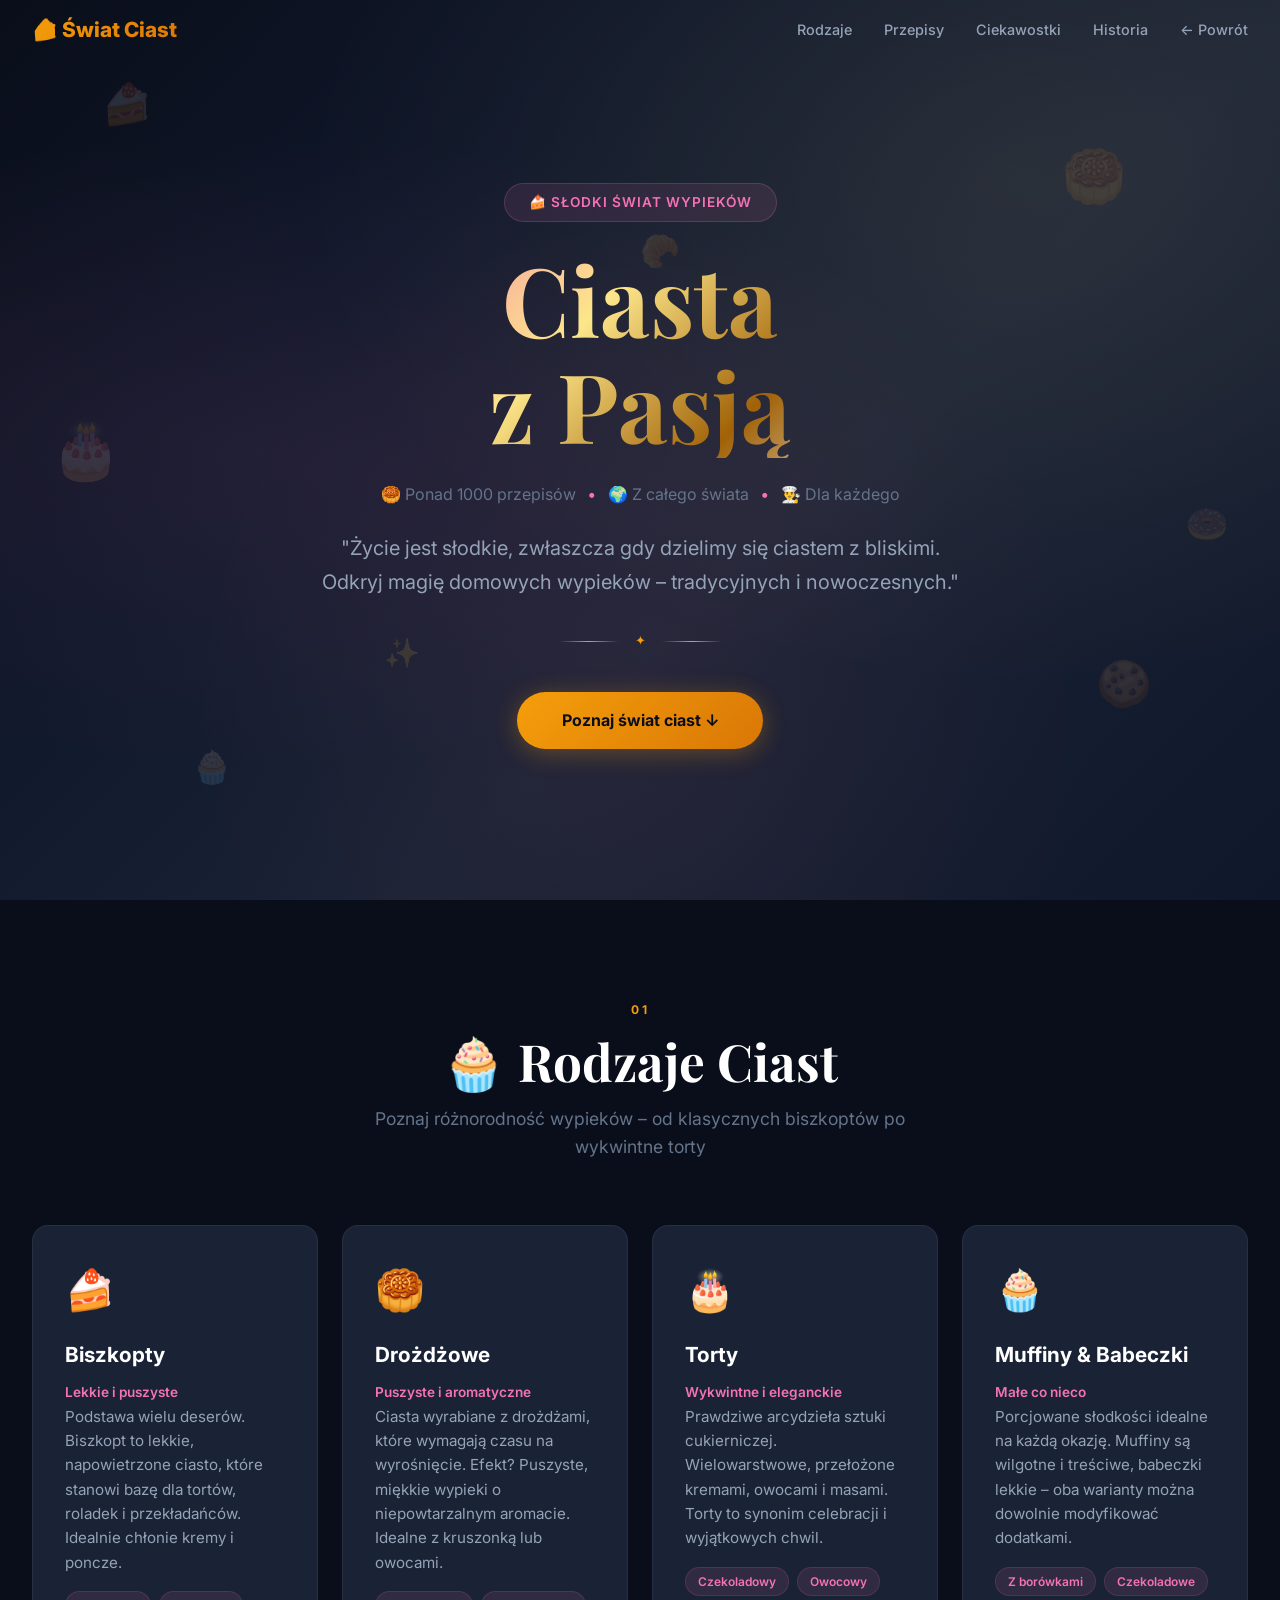
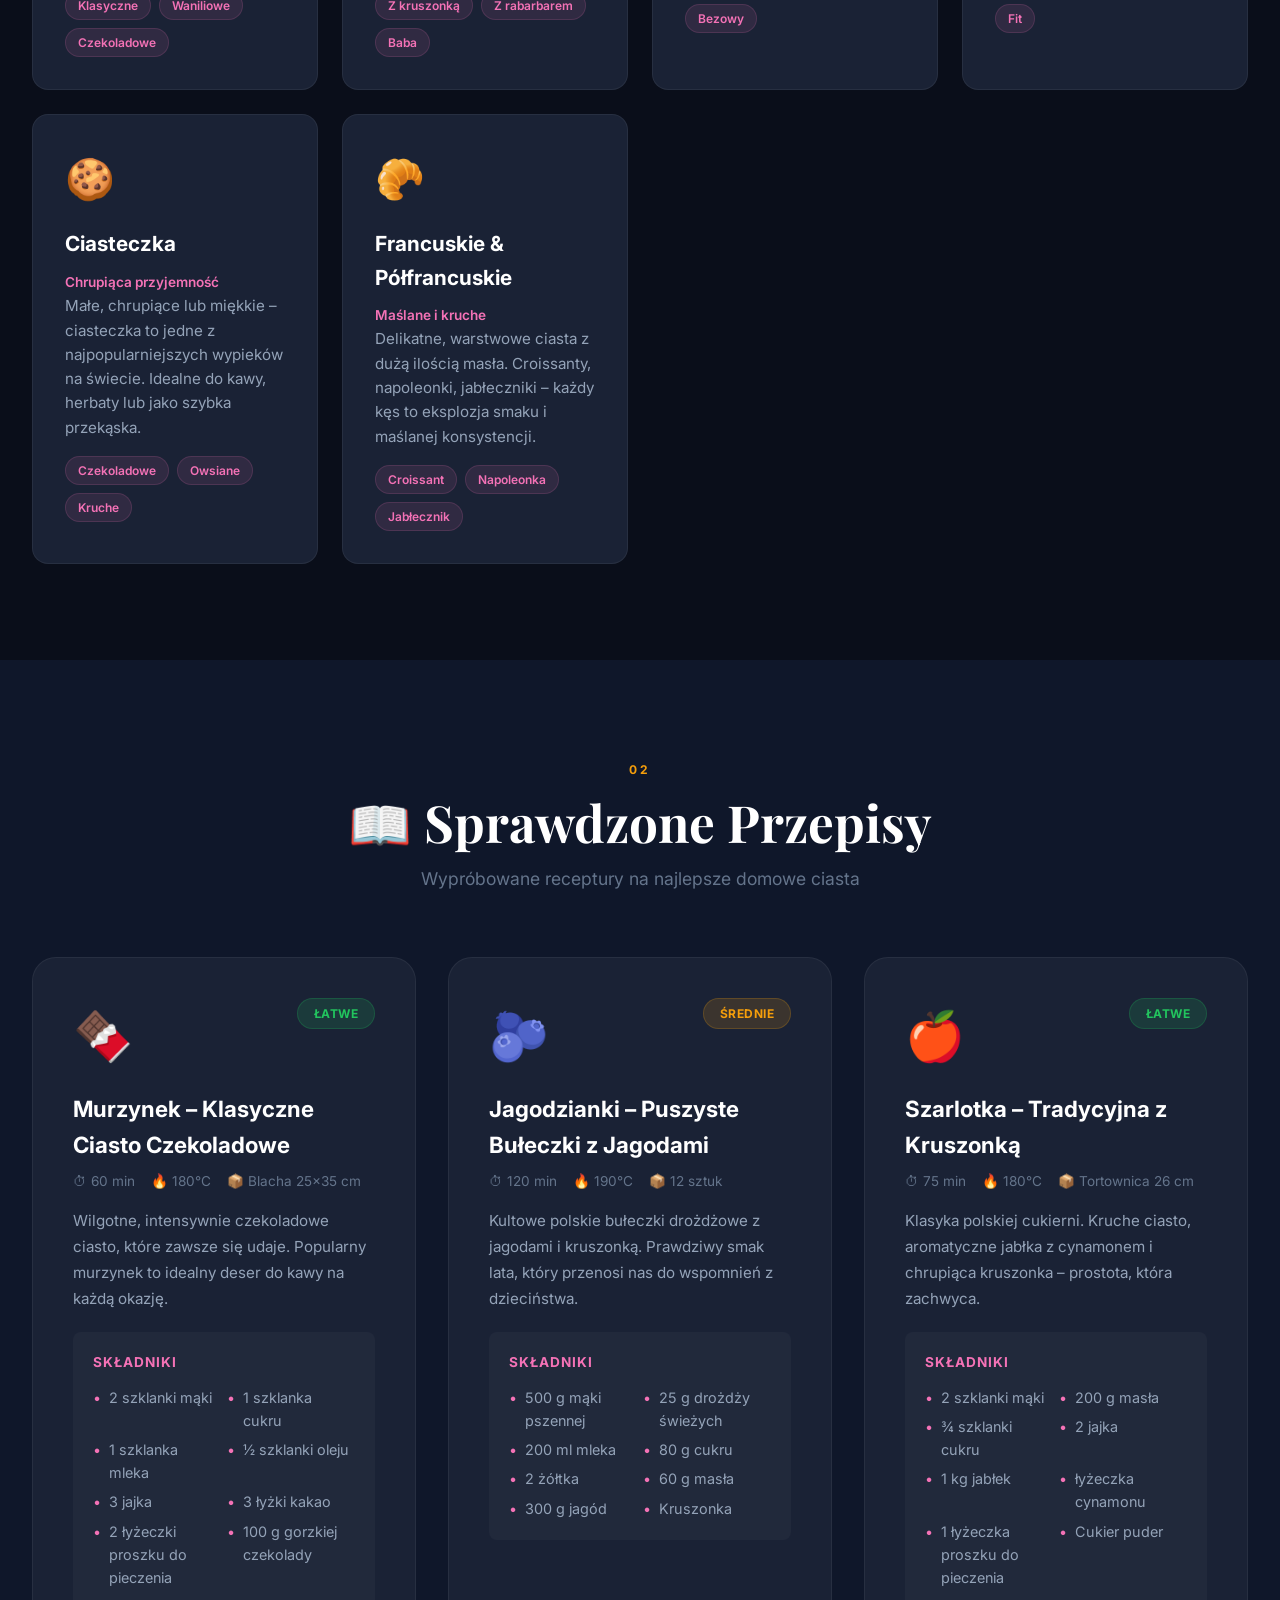
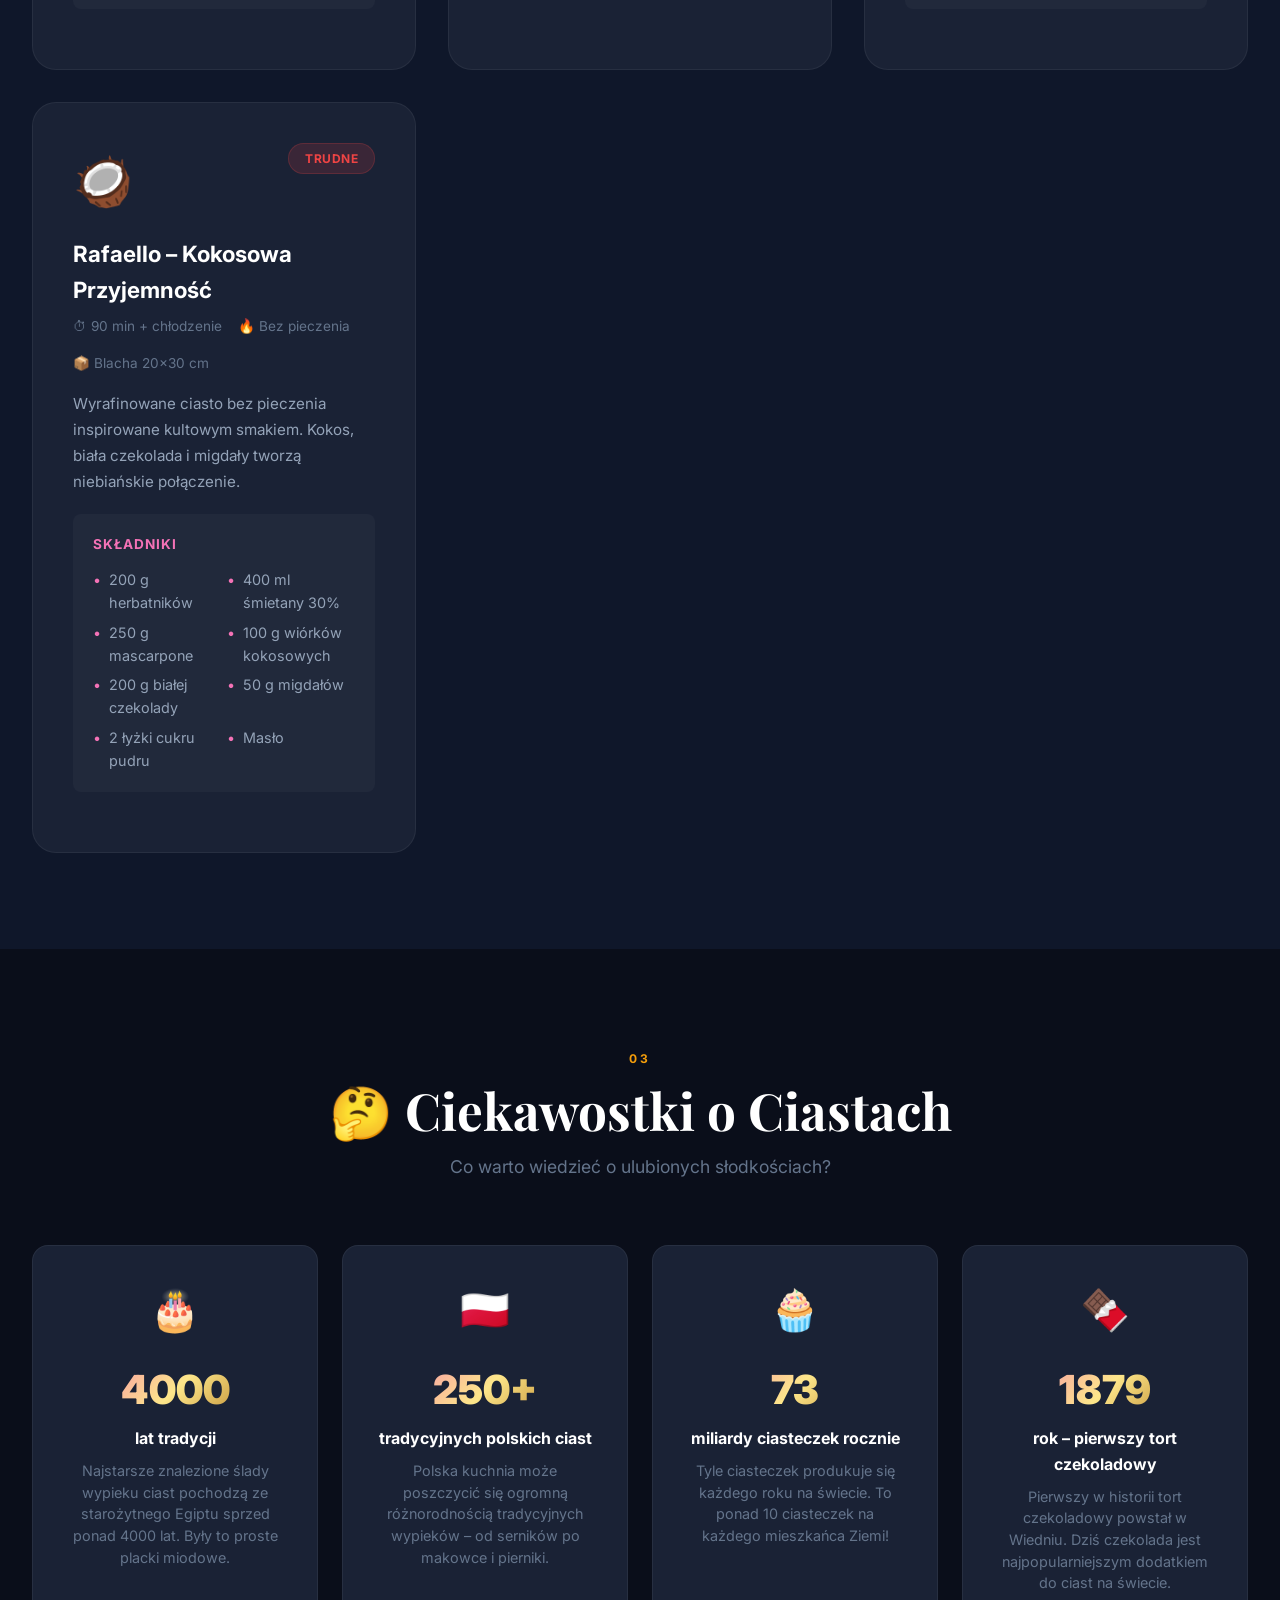
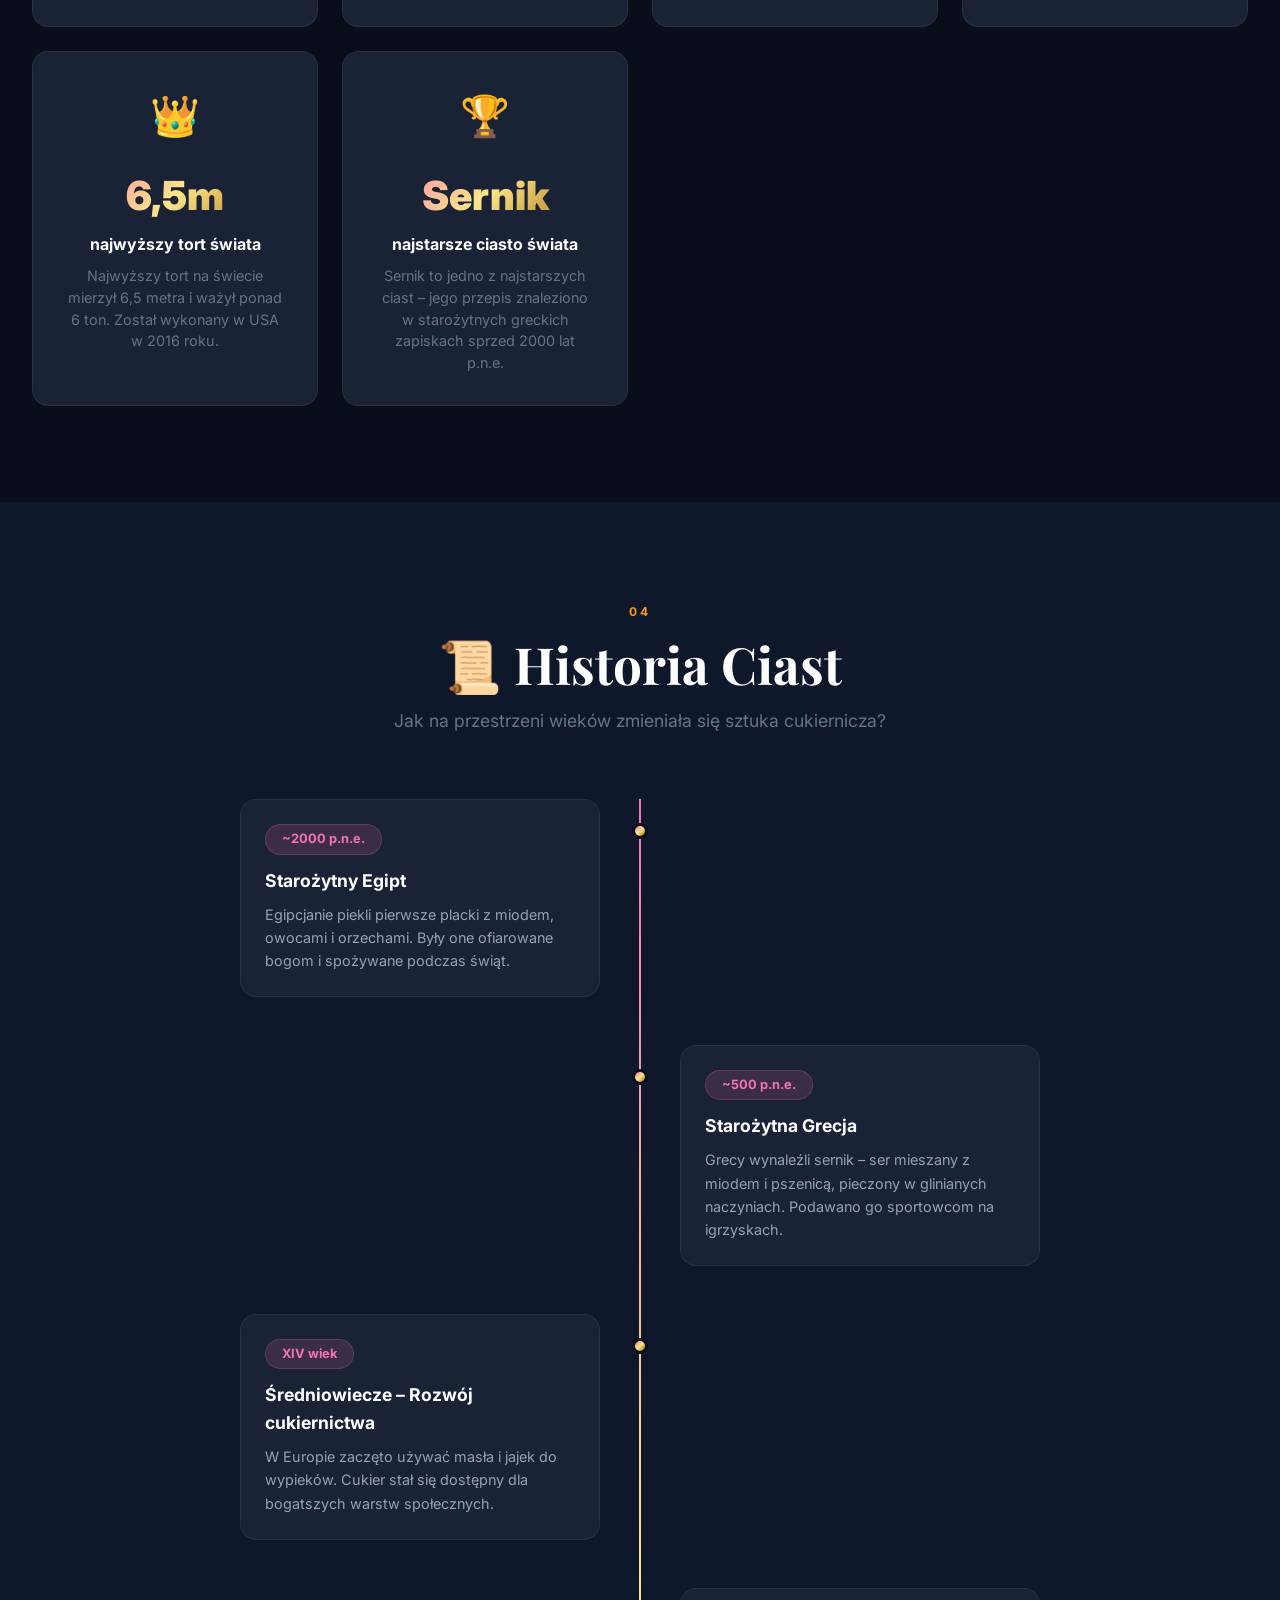
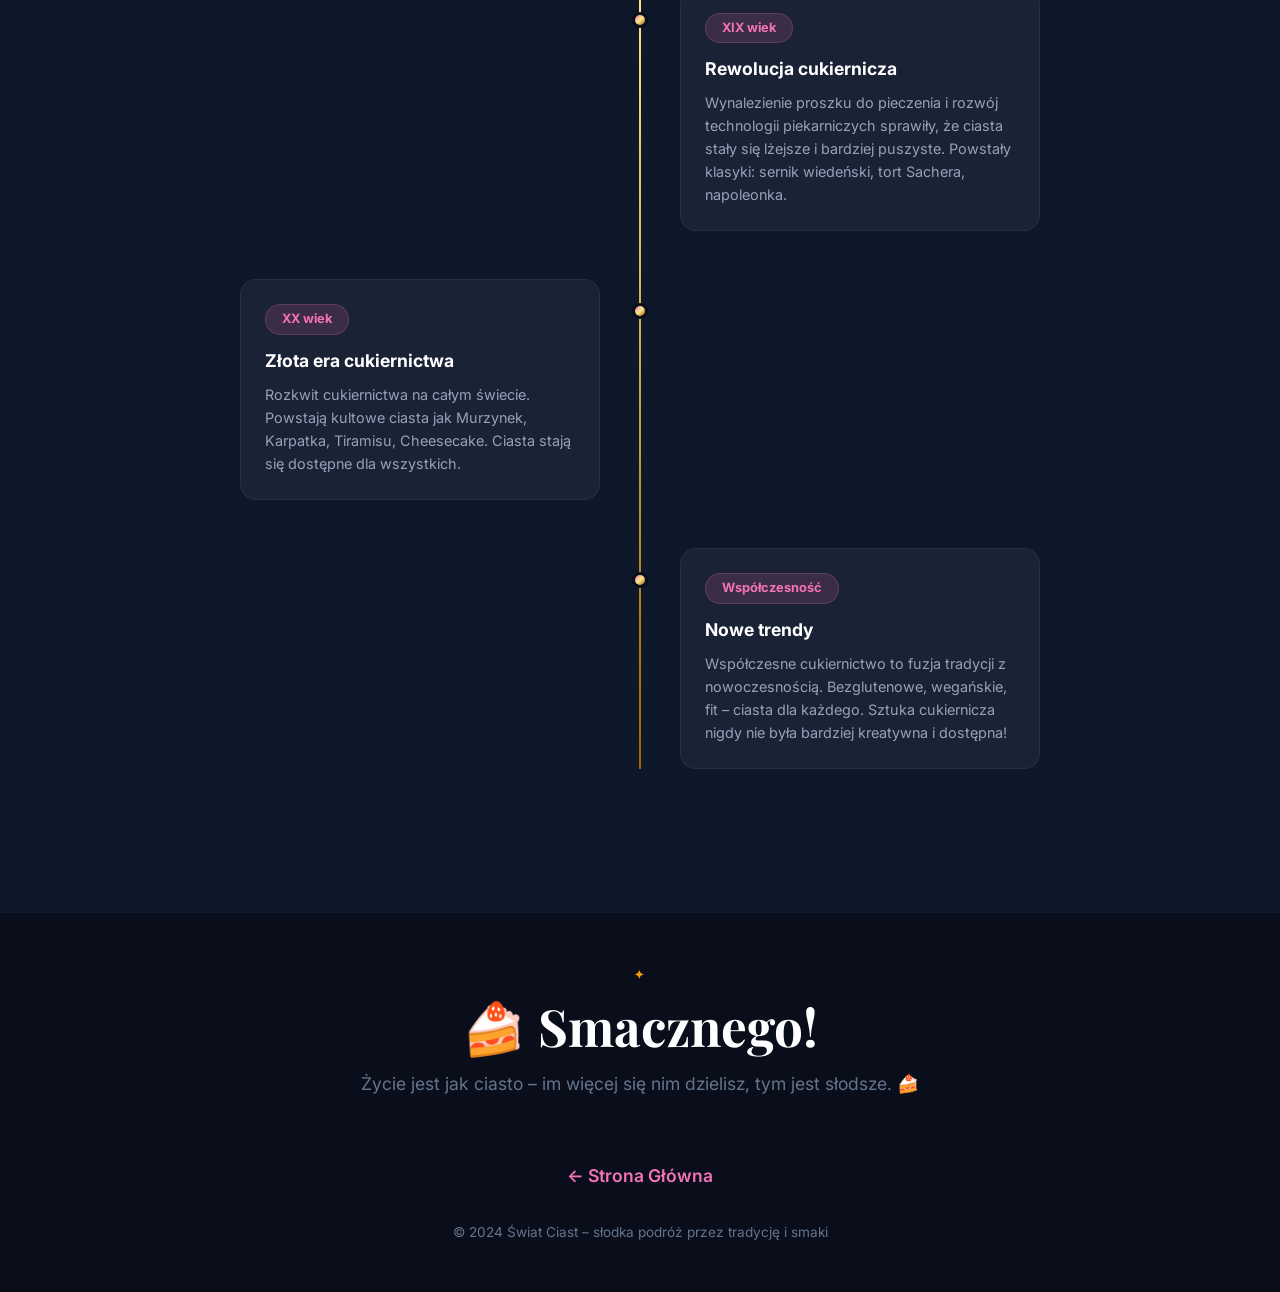
==== ciasta.html @ ec3cc9fe "Jules AI: Update ciasta.html" ====
<!DOCTYPE html>
<html lang="pl">
<head>
    <meta charset="UTF-8" />
    <meta name="viewport" content="width=device-width, initial-scale=1.0"/>
    <title>Ciasta - Słodki Świat Wypieków 🍰</title>
    <link rel="preconnect" href="https://fonts.googleapis.com" />
    <link rel="preconnect" href="https://fonts.gstatic.com" crossorigin />
    <link href="https://fonts.googleapis.com/css2?family=Inter:wght@400;500;600;700;800;900&family=Playfair+Display:ital,wght@0,600;0,700;1,600&display=swap" rel="stylesheet" />
    <link rel="stylesheet" href="style.css" />
    <style>
        /* ===== CIASTA - DODATKOWE STYLE ===== */
        :root {
            --ciasta-pink: #f472b6;
            --ciasta-rose: #fb7185;
            --ciasta-cream: #fde68a;
            --ciasta-brown: #a16207;
            --ciasta-choco: #78350f;
            --gradient-ciasta: linear-gradient(135deg, #f472b6, #fde68a, #a16207);
            --gradient-sweet: linear-gradient(135deg, #ec4899, #f59e0b, #78350f);
        }

        /* Hero */
        .ciasta-hero {
            min-height: 100vh;
            display: flex;
            align-items: center;
            justify-content: center;
            text-align: center;
            position: relative;
            overflow: hidden;
            padding: 8rem 2rem 6rem;
            background: linear-gradient(135deg, #0a0e1a 0%, #0f172a 30%, #1a2235 60%, #0f172a 100%);
        }

        .ciasta-hero-bg {
            position: absolute;
            inset: 0;
            background:
                radial-gradient(ellipse at 20% 50%, rgba(244, 114, 182, 0.08) 0%, transparent 50%),
                radial-gradient(ellipse at 80% 20%, rgba(253, 230, 138, 0.08) 0%, transparent 50%),
                radial-gradient(ellipse at 50% 80%, rgba(251, 113, 133, 0.06) 0%, transparent 50%);
            pointer-events: none;
        }

        .ciasta-hero-content {
            position: relative;
            z-index: 2;
            max-width: 900px;
        }

        .ciasta-hero-badge {
            display: inline-block;
            padding: 0.5rem 1.5rem;
            background: rgba(244, 114, 182, 0.1);
            border: 1px solid rgba(244, 114, 182, 0.2);
            border-radius: 50px;
            font-size: 0.85rem;
            font-weight: 600;
            color: var(--ciasta-pink);
            letter-spacing: 1px;
            text-transform: uppercase;
            margin-bottom: 1.5rem;
        }

        .ciasta-hero-title {
            font-family: 'Playfair Display', serif;
            font-size: clamp(3rem, 8vw, 6rem);
            font-weight: 700;
            line-height: 1.1;
            margin-bottom: 1.5rem;
            background: linear-gradient(135deg, #f472b6 0%, #fde68a 40%, #a16207 70%, #f1f5f9 100%);
            -webkit-background-clip: text;
            -webkit-text-fill-color: transparent;
            background-clip: text;
        }

        .ciasta-hero-subinfo {
            display: flex;
            justify-content: center;
            align-items: center;
            gap: 0.75rem;
            flex-wrap: wrap;
            font-size: 1rem;
            color: var(--text-muted);
            margin-bottom: 1.5rem;
        }

        .ciasta-subinfo-dot {
            color: var(--ciasta-pink);
            font-weight: 700;
        }

        .ciasta-hero-subtitle {
            font-size: clamp(1rem, 2vw, 1.25rem);
            color: var(--text-secondary);
            max-width: 700px;
            margin: 0 auto 2rem;
            line-height: 1.7;
        }

        .ciasta-hero-decoration {
            display: flex;
            align-items: center;
            justify-content: center;
            gap: 1rem;
            margin-bottom: 2.5rem;
        }

        /* Floating elements */
        .ciasta-float-container {
            position: absolute;
            inset: 0;
            pointer-events: none;
            overflow: hidden;
        }

        .ciasta-float {
            position: absolute;
            font-size: 2.5rem;
            opacity: 0.12;
            animation: heroFloat 18s infinite ease-in-out;
        }

        .ciasta-float:nth-child(1) { top: 8%; left: 8%; animation-delay: 0s; font-size: 2.5rem; }
        .ciasta-float:nth-child(2) { top: 15%; right: 12%; animation-delay: 2.5s; font-size: 3.2rem; }
        .ciasta-float:nth-child(3) { bottom: 12%; left: 15%; animation-delay: 5s; font-size: 2rem; }
        .ciasta-float:nth-child(4) { bottom: 20%; right: 10%; animation-delay: 1.5s; font-size: 2.8rem; }
        .ciasta-float:nth-child(5) { top: 45%; left: 4%; animation-delay: 3.5s; font-size: 3.5rem; }
        .ciasta-float:nth-child(6) { top: 55%; right: 4%; animation-delay: 4.5s; font-size: 2.2rem; }
        .ciasta-float:nth-child(7) { top: 25%; left: 50%; animation-delay: 6s; font-size: 2rem; }
        .ciasta-float:nth-child(8) { top: 70%; left: 30%; animation-delay: 7s; font-size: 1.8rem; }

        /* Cake cards grid */
        .ciasta-grid {
            display: grid;
            grid-template-columns: repeat(auto-fit, minmax(280px, 1fr));
            gap: 1.5rem;
        }

        .ciasta-card {
            background: var(--bg-card);
            border: 1px solid var(--glass-border);
            border-radius: var(--radius-md);
            padding: 2rem;
            transition: var(--transition);
            position: relative;
            overflow: hidden;
        }

        .ciasta-card::before {
            content: '';
            position: absolute;
            top: 0;
            left: 0;
            right: 0;
            height: 3px;
            background: var(--gradient-ciasta);
            opacity: 0;
            transition: var(--transition);
        }

        .ciasta-card:hover {
            transform: translateY(-5px);
            border-color: rgba(244, 114, 182, 0.2);
            box-shadow: var(--shadow-lg);
            background: var(--bg-card-hover);
        }

        .ciasta-card:hover::before {
            opacity: 1;
        }

        .ciasta-card-icon {
            font-size: 2.5rem;
            margin-bottom: 1rem;
            display: block;
        }

        .ciasta-card-title {
            font-size: 1.3rem;
            font-weight: 700;
            color: white;
            margin-bottom: 0.5rem;
        }

        .ciasta-card-subtitle {
            font-size: 0.85rem;
            color: var(--ciasta-pink);
            font-weight: 600;
            margin-bottom: 0.75rem;
        }

        .ciasta-card-desc {
            color: var(--text-secondary);
            font-size: 0.95rem;
            line-height: 1.6;
        }

        .ciasta-card-tags {
            display: flex;
            flex-wrap: wrap;
            gap: 0.5rem;
            margin-top: 1rem;
        }

        .ciasta-card-tag {
            display: inline-block;
            padding: 0.25rem 0.75rem;
            background: rgba(244, 114, 182, 0.1);
            border: 1px solid rgba(244, 114, 182, 0.15);
            border-radius: 50px;
            font-size: 0.75rem;
            font-weight: 600;
            color: var(--ciasta-pink);
        }

        /* Recipe cards - larger */
        .przepis-grid {
            display: grid;
            grid-template-columns: repeat(auto-fit, minmax(350px, 1fr));
            gap: 2rem;
        }

        .przepis-card {
            background: var(--bg-card);
            border: 1px solid var(--glass-border);
            border-radius: var(--radius-lg);
            padding: 2.5rem;
            transition: var(--transition);
            position: relative;
            overflow: hidden;
        }

        .przepis-card::before {
            content: '';
            position: absolute;
            top: 0;
            left: 0;
            right: 0;
            height: 4px;
            background: var(--gradient-sweet);
            opacity: 0;
            transition: var(--transition);
        }

        .przepis-card:hover {
            transform: translateY(-6px);
            border-color: rgba(244, 114, 182, 0.2);
            box-shadow: var(--shadow-lg);
            background: var(--bg-card-hover);
        }

        .przepis-card:hover::before {
            opacity: 1;
        }

        .przepis-header {
            display: flex;
            align-items: flex-start;
            justify-content: space-between;
            margin-bottom: 1rem;
            gap: 1rem;
        }

        .przepis-icon {
            font-size: 3rem;
            flex-shrink: 0;
        }

        .przepis-difficulty {
            display: inline-block;
            padding: 0.3rem 1rem;
            border-radius: 50px;
            font-size: 0.75rem;
            font-weight: 700;
            text-transform: uppercase;
            letter-spacing: 0.5px;
            white-space: nowrap;
        }

        .przepis-difficulty.easy {
            background: rgba(34, 197, 94, 0.15);
            color: var(--accent-green);
            border: 1px solid rgba(34, 197, 94, 0.2);
        }

        .przepis-difficulty.medium {
            background: rgba(245, 158, 11, 0.15);
            color: var(--accent-gold);
            border: 1px solid rgba(245, 158, 11, 0.2);
        }

        .przepis-difficulty.hard {
            background: rgba(239, 68, 68, 0.15);
            color: var(--accent-red);
            border: 1px solid rgba(239, 68, 68, 0.2);
        }

        .przepis-title {
            font-size: 1.4rem;
            font-weight: 700;
            color: white;
            margin-bottom: 0.5rem;
        }

        .przepis-meta {
            display: flex;
            flex-wrap: wrap;
            gap: 1rem;
            margin-bottom: 1rem;
            font-size: 0.85rem;
            color: var(--text-muted);
        }

        .przepis-meta span {
            display: flex;
            align-items: center;
            gap: 0.35rem;
        }

        .przepis-desc {
            color: var(--text-secondary);
            font-size: 0.95rem;
            line-height: 1.7;
            margin-bottom: 1.25rem;
        }

        .przepis-ingredients {
            background: rgba(255, 255, 255, 0.03);
            border-radius: var(--radius-sm);
            padding: 1.25rem;
            margin-bottom: 1.25rem;
        }

        .przepis-ingredients h4 {
            font-size: 0.85rem;
            font-weight: 700;
            color: var(--ciasta-pink);
            text-transform: uppercase;
            letter-spacing: 1px;
            margin-bottom: 0.75rem;
        }

        .przepis-ingredients ul {
            list-style: none;
            display: grid;
            grid-template-columns: 1fr 1fr;
            gap: 0.4rem;
        }

        .przepis-ingredients li {
            font-size: 0.9rem;
            color: var(--text-secondary);
            padding-left: 1rem;
            position: relative;
        }

        .przepis-ingredients li::before {
            content: '•';
            position: absolute;
            left: 0;
            color: var(--ciasta-pink);
        }

        /* Fun facts */
        .ciasta-fun-grid {
            display: grid;
            grid-template-columns: repeat(auto-fit, minmax(250px, 1fr));
            gap: 1.5rem;
        }

        .ciasta-fun-card {
            background: var(--bg-card);
            border: 1px solid var(--glass-border);
            border-radius: var(--radius-md);
            padding: 2rem;
            text-align: center;
            transition: var(--transition);
        }

        .ciasta-fun-card:hover {
            transform: translateY(-4px);
            border-color: rgba(253, 230, 138, 0.2);
            box-shadow: var(--shadow-lg);
        }

        .ciasta-fun-icon {
            font-size: 2.5rem;
            margin-bottom: 1rem;
            display: block;
        }

        .ciasta-fun-number {
            font-size: 2.5rem;
            font-weight: 900;
            background: var(--gradient-ciasta);
            -webkit-background-clip: text;
            -webkit-text-fill-color: transparent;
            background-clip: text;
            margin-bottom: 0.25rem;
        }

        .ciasta-fun-label {
            font-size: 1rem;
            font-weight: 700;
            color: white;
            margin-bottom: 0.5rem;
        }

        .ciasta-fun-desc {
            font-size: 0.9rem;
            color: var(--text-muted);
            line-height: 1.5;
        }

        /* Timeline */
        .ciasta-timeline {
            position: relative;
            max-width: 800px;
            margin: 0 auto;
        }

        .ciasta-timeline::before {
            content: '';
            position: absolute;
            left: 50%;
            transform: translateX(-50%);
            top: 0;
            bottom: 0;
            width: 2px;
            background: linear-gradient(180deg, var(--ciasta-pink), var(--ciasta-cream), var(--ciasta-brown));
        }

        .ciasta-timeline-item {
            display: flex;
            justify-content: flex-start;
            align-items: flex-start;
            margin-bottom: 3rem;
            position: relative;
        }

        .ciasta-timeline-item:nth-child(even) {
            flex-direction: row-reverse;
        }

        .ciasta-timeline-content {
            width: 45%;
            background: var(--bg-card);
            border: 1px solid var(--glass-border);
            border-radius: var(--radius-md);
            padding: 1.5rem;
            transition: var(--transition);
        }

        .ciasta-timeline-content:hover {
            transform: translateY(-3px);
            border-color: rgba(244, 114, 182, 0.2);
            box-shadow: var(--shadow-md);
        }

        .ciasta-timeline-year {
            display: inline-block;
            padding: 0.25rem 1rem;
            background: rgba(244, 114, 182, 0.15);
            border: 1px solid rgba(244, 114, 182, 0.2);
            border-radius: 50px;
            font-size: 0.8rem;
            font-weight: 700;
            color: var(--ciasta-pink);
            margin-bottom: 0.75rem;
        }

        .ciasta-timeline-dot {
            position: absolute;
            left: 50%;
            transform: translateX(-50%);
            width: 16px;
            height: 16px;
            border-radius: 50%;
            background: var(--gradient-ciasta);
            border: 3px solid var(--bg-primary);
            z-index: 2;
            top: 1.5rem;
        }

        .ciasta-timeline-title {
            font-size: 1.1rem;
            font-weight: 700;
            color: white;
            margin-bottom: 0.5rem;
        }

        .ciasta-timeline-desc {
            font-size: 0.9rem;
            color: var(--text-secondary);
            line-height: 1.6;
        }

        @media (max-width: 768px) {
            .ciasta-timeline::before {
                left: 20px;
            }
            .ciasta-timeline-item,
            .ciasta-timeline-item:nth-child(even) {
                flex-direction: row;
                padding-left: 50px;
            }
            .ciasta-timeline-content {
                width: 100%;
            }
            .ciasta-timeline-dot {
                left: 20px;
            }
            .przepis-ingredients ul {
                grid-template-columns: 1fr;
            }
        }
    </style>
</head>
<body>

    <!-- ===== NAVIGACJA ===== -->
    <nav id="navbar">
        <div class="container nav-container">
            <a href="index.html" class="nav-logo">🍰 Świat Ciast</a>
            <ul class="nav-links">
                <li><a href="#rodzaje">Rodzaje</a></li>
                <li><a href="#przepisy">Przepisy</a></li>
                <li><a href="#ciekawostki">Ciekawostki</a></li>
                <li><a href="#historia">Historia</a></li>
                <li><a href="index.html">← Powrót</a></li>
            </ul>
            <button class="nav-toggle" aria-label="Menu" onclick="toggleNav()">
                <span></span>
                <span></span>
                <span></span>
            </button>
        </div>
    </nav>

    <!-- ===== HERO ===== -->
    <header class="ciasta-hero">
        <div class="ciasta-hero-bg"></div>
        <div class="container ciasta-hero-content">
            <span class="ciasta-hero-badge">🍰 Słodki Świat Wypieków</span>
            <h1 class="ciasta-hero-title">Ciasta<br/>z Pasją</h1>
            <div class="ciasta-hero-subinfo">
                <span>🥮 Ponad 1000 przepisów</span>
                <span class="ciasta-subinfo-dot">•</span>
                <span>🌍 Z całego świata</span>
                <span class="ciasta-subinfo-dot">•</span>
                <span>👨‍🍳 Dla każdego</span>
            </div>
            <p class="ciasta-hero-subtitle">
                "Życie jest słodkie, zwłaszcza gdy dzielimy się ciastem z bliskimi. <br/>
                Odkryj magię domowych wypieków – tradycyjnych i nowoczesnych."
            </p>
            <div class="ciasta-hero-decoration">
                <span class="deco-line"></span>
                <span class="deco-dot">✦</span>
                <span class="deco-line"></span>
            </div>
            <a href="#rodzaje" class="hero-cta">Poznaj świat ciast ↓</a>
        </div>
        <div class="ciasta-float-container">
            <span class="ciasta-float">🍰</span>
            <span class="ciasta-float">🥮</span>
            <span class="ciasta-float">🧁</span>
            <span class="ciasta-float">🍪</span>
            <span class="ciasta-float">🎂</span>
            <span class="ciasta-float">🍩</span>
            <span class="ciasta-float">🥐</span>
            <span class="ciasta-float">✨</span>
        </div>
    </header>

    <!-- ===== RODZAJE CIAST ===== -->
    <section id="rodzaje" class="section">
        <div class="container">
            <div class="section-header">
                <span class="section-number">01</span>
                <h2 class="section-title">🧁 Rodzaje Ciast</h2>
                <p class="section-subtitle">Poznaj różnorodność wypieków – od klasycznych biszkoptów po wykwintne torty</p>
            </div>

            <div class="ciasta-grid">

                <div class="ciasta-card">
                    <span class="ciasta-card-icon">🍰</span>
                    <h3 class="ciasta-card-title">Biszkopty</h3>
                    <span class="ciasta-card-subtitle">Lekkie i puszyste</span>
                    <p class="ciasta-card-desc">
                        Podstawa wielu deserów. Biszkopt to lekkie, napowietrzone ciasto, które stanowi 
                        bazę dla tortów, roladek i przekładańców. Idealnie chłonie kremy i poncze.
                    </p>
                    <div class="ciasta-card-tags">
                        <span class="ciasta-card-tag">Klasyczne</span>
                        <span class="ciasta-card-tag">Waniliowe</span>
                        <span class="ciasta-card-tag">Czekoladowe</span>
                    </div>
                </div>

                <div class="ciasta-card">
                    <span class="ciasta-card-icon">🥮</span>
                    <h3 class="ciasta-card-title">Drożdżowe</h3>
                    <span class="ciasta-card-subtitle">Puszyste i aromatyczne</span>
                    <p class="ciasta-card-desc">
                        Ciasta wyrabiane z drożdżami, które wymagają czasu na wyrośnięcie. 
                        Efekt? Puszyste, miękkie wypieki o niepowtarzalnym aromacie. 
                        Idealne z kruszonką lub owocami.
                    </p>
                    <div class="ciasta-card-tags">
                        <span class="ciasta-card-tag">Z kruszonką</span>
                        <span class="ciasta-card-tag">Z rabarbarem</span>
                        <span class="ciasta-card-tag">Baba</span>
                    </div>
                </div>

                <div class="ciasta-card">
                    <span class="ciasta-card-icon">🎂</span>
                    <h3 class="ciasta-card-title">Torty</h3>
                    <span class="ciasta-card-subtitle">Wykwintne i eleganckie</span>
                    <p class="ciasta-card-desc">
                        Prawdziwe arcydzieła sztuki cukierniczej. Wielowarstwowe, przełożone 
                        kremami, owocami i masami. Torty to synonim celebracji i wyjątkowych chwil.
                    </p>
                    <div class="ciasta-card-tags">
                        <span class="ciasta-card-tag">Czekoladowy</span>
                        <span class="ciasta-card-tag">Owocowy</span>
                        <span class="ciasta-card-tag">Bezowy</span>
                    </div>
                </div>

                <div class="ciasta-card">
                    <span class="ciasta-card-icon">🧁</span>
                    <h3 class="ciasta-card-title">Muffiny & Babeczki</h3>
                    <span class="ciasta-card-subtitle">Małe co nieco</span>
                    <p class="ciasta-card-desc">
                        Porcjowane słodkości idealne na każdą okazję. Muffiny są wilgotne i 
                        treściwe, babeczki lekkie – oba warianty można dowolnie modyfikować 
                        dodatkami.
                    </p>
                    <div class="ciasta-card-tags">
                        <span class="ciasta-card-tag">Z borówkami</span>
                        <span class="ciasta-card-tag">Czekoladowe</span>
                        <span class="ciasta-card-tag">Fit</span>
                    </div>
                </div>

                <div class="ciasta-card">
                    <span class="ciasta-card-icon">🍪</span>
                    <h3 class="ciasta-card-title">Ciasteczka</h3>
                    <span class="ciasta-card-subtitle">Chrupiąca przyjemność</span>
                    <p class="ciasta-card-desc">
                        Małe, chrupiące lub miękkie – ciasteczka to jedne z najpopularniejszych 
                        wypieków na świecie. Idealne do kawy, herbaty lub jako szybka przekąska.
                    </p>
                    <div class="ciasta-card-tags">
                        <span class="ciasta-card-tag">Czekoladowe</span>
                        <span class="ciasta-card-tag">Owsiane</span>
                        <span class="ciasta-card-tag">Kruche</span>
                    </div>
                </div>

                <div class="ciasta-card">
                    <span class="ciasta-card-icon">🥐</span>
                    <h3 class="ciasta-card-title">Francuskie & Półfrancuskie</h3>
                    <span class="ciasta-card-subtitle">Maślane i kruche</span>
                    <p class="ciasta-card-desc">
                        Delikatne, warstwowe ciasta z dużą ilością masła. Croissanty, 
        napoleonki, jabłeczniki – każdy kęs to eksplozja smaku i maślanej konsystencji.
                    </p>
                    <div class="ciasta-card-tags">
                        <span class="ciasta-card-tag">Croissant</span>
                        <span class="ciasta-card-tag">Napoleonka</span>
                        <span class="ciasta-card-tag">Jabłecznik</span>
                    </div>
                </div>

            </div>
        </div>
    </section>

    <!-- ===== PRZEPISY ===== -->
    <section id="przepisy" class="section alt-bg">
        <div class="container">
            <div class="section-header">
                <span class="section-number">02</span>
                <h2 class="section-title">📖 Sprawdzone Przepisy</h2>
                <p class="section-subtitle">Wypróbowane receptury na najlepsze domowe ciasta</p>
            </div>

            <div class="przepis-grid">

                <!-- Przepis 1 -->
                <div class="przepis-card">
                    <div class="przepis-header">
                        <span class="przepis-icon">🍫</span>
                        <span class="przepis-difficulty easy">Łatwe</span>
                    </div>
                    <h3 class="przepis-title">Murzynek – Klasyczne Ciasto Czekoladowe</h3>
                    <div class="przepis-meta">
                        <span>⏱ 60 min</span>
                        <span>🔥 180°C</span>
                        <span>📦 Blacha 25×35 cm</span>
                    </div>
                    <p class="przepis-desc">
                        Wilgotne, intensywnie czekoladowe ciasto, które zawsze się udaje. 
                        Popularny murzynek to idealny deser do kawy na każdą okazję.
                    </p>
                    <div class="przepis-ingredients">
                        <h4>Składniki</h4>
                        <ul>
                            <li>2 szklanki mąki</li>
                            <li>1 szklanka cukru</li>
                            <li>1 szklanka mleka</li>
                            <li>½ szklanki oleju</li>
                            <li>3 jajka</li>
                            <li>3 łyżki kakao</li>
                            <li>2 łyżeczki proszku do pieczenia</li>
                            <li>100 g gorzkiej czekolady</li>
                        </ul>
                    </div>
                </div>

                <!-- Przepis 2 -->
                <div class="przepis-card">
                    <div class="przepis-header">
                        <span class="przepis-icon">🫐</span>
                        <span class="przepis-difficulty medium">Średnie</span>
                    </div>
                    <h3 class="przepis-title">Jagodzianki – Puszyste Bułeczki z Jagodami</h3>
                    <div class="przepis-meta">
                        <span>⏱ 120 min</span>
                        <span>🔥 190°C</span>
                        <span>📦 12 sztuk</span>
                    </div>
                    <p class="przepis-desc">
                        Kultowe polskie bułeczki drożdżowe z jagodami i kruszonką. 
                        Prawdziwy smak lata, który przenosi nas do wspomnień z dzieciństwa.
                    </p>
                    <div class="przepis-ingredients">
                        <h4>Składniki</h4>
                        <ul>
                            <li>500 g mąki pszennej</li>
                            <li>25 g drożdży świeżych</li>
                            <li>200 ml mleka</li>
                            <li>80 g cukru</li>
                            <li>2 żółtka</li>
                            <li>60 g masła</li>
                            <li>300 g jagód</li>
                            <li>Kruszonka</li>
                        </ul>
                    </div>
                </div>

                <!-- Przepis 3 -->
                <div class="przepis-card">
                    <div class="przepis-header">
                        <span class="przepis-icon">🍎</span>
                        <span class="przepis-difficulty easy">Łatwe</span>
                    </div>
                    <h3 class="przepis-title">Szarlotka – Tradycyjna z Kruszonką</h3>
                    <div class="przepis-meta">
                        <span>⏱ 75 min</span>
                        <span>🔥 180°C</span>
                        <span>📦 Tortownica 26 cm</span>
                    </div>
                    <p class="przepis-desc">
                        Klasyka polskiej cukierni. Kruche ciasto, aromatyczne jabłka 
                        z cynamonem i chrupiąca kruszonka – prostota, która zachwyca.
                    </p>
                    <div class="przepis-ingredients">
                        <h4>Składniki</h4>
                        <ul>
                            <li>2 szklanki mąki</li>
                            <li>200 g masła</li>
                            <li>¾ szklanki cukru</li>
                            <li>2 jajka</li>
                            <li>1 kg jabłek</li>
                            <li>łyżeczka cynamonu</li>
                            <li>1 łyżeczka proszku do pieczenia</li>
                            <li>Cukier puder</li>
                        </ul>
                    </div>
                </div>

                <!-- Przepis 4 -->
                <div class="przepis-card">
                    <div class="przepis-header">
                        <span class="przepis-icon">🥥</span>
                        <span class="przepis-difficulty hard">Trudne</span>
                    </div>
                    <h3 class="przepis-title">Rafaello – Kokosowa Przyjemność</h3>
                    <div class="przepis-meta">
                        <span>⏱ 90 min + chłodzenie</span>
                        <span>🔥 Bez pieczenia</span>
                        <span>📦 Blacha 20×30 cm</span>
                    </div>
                    <p class="przepis-desc">
                        Wyrafinowane ciasto bez pieczenia inspirowane kultowym smakiem. 
                        Kokos, biała czekolada i migdały tworzą niebiańskie połączenie.
                    </p>
                    <div class="przepis-ingredients">
                        <h4>Składniki</h4>
                        <ul>
                            <li>200 g herbatników</li>
                            <li>400 ml śmietany 30%</li>
                            <li>250 g mascarpone</li>
                            <li>100 g wiórków kokosowych</li>
                            <li>200 g białej czekolady</li>
                            <li>50 g migdałów</li>
                            <li>2 łyżki cukru pudru</li>
                            <li>Masło</li>
                        </ul>
                    </div>
                </div>

            </div>
        </div>
    </section>

    <!-- ===== CIEKAWOSTKI ===== -->
    <section id="ciekawostki" class="section">
        <div class="container">
            <div class="section-header">
                <span class="section-number">03</span>
                <h2 class="section-title">🤔 Ciekawostki o Ciastach</h2>
                <p class="section-subtitle">Co warto wiedzieć o ulubionych słodkościach?</p>
            </div>

            <div class="ciasta-fun-grid">

                <div class="ciasta-fun-card">
                    <span class="ciasta-fun-icon">🎂</span>
                    <div class="ciasta-fun-number">4000</div>
                    <div class="ciasta-fun-label">lat tradycji</div>
                    <p class="ciasta-fun-desc">
                        Najstarsze znalezione ślady wypieku ciast pochodzą ze starożytnego Egiptu 
                        sprzed ponad 4000 lat. Były to proste placki miodowe.
                    </p>
                </div>

                <div class="ciasta-fun-card">
                    <span class="ciasta-fun-icon">🇵🇱</span>
                    <div class="ciasta-fun-number">250+</div>
                    <div class="ciasta-fun-label">tradycyjnych polskich ciast</div>
                    <p class="ciasta-fun-desc">
                        Polska kuchnia może poszczycić się ogromną różnorodnością tradycyjnych 
                        wypieków – od serników po makowce i pierniki.
                    </p>
                </div>

                <div class="ciasta-fun-card">
                    <span class="ciasta-fun-icon">🧁</span>
                    <div class="ciasta-fun-number">73</div>
                    <div class="ciasta-fun-label">miliardy ciasteczek rocznie</div>
                    <p class="ciasta-fun-desc">
                        Tyle ciasteczek produkuje się każdego roku na świecie. 
                        To ponad 10 ciasteczek na każdego mieszkańca Ziemi!
                    </p>
                </div>

                <div class="ciasta-fun-card">
                    <span class="ciasta-fun-icon">🍫</span>
                    <div class="ciasta-fun-number">1879</div>
                    <div class="ciasta-fun-label">rok – pierwszy tort czekoladowy</div>
                    <p class="ciasta-fun-desc">
                        Pierwszy w historii tort czekoladowy powstał w Wiedniu. 
                        Dziś czekolada jest najpopularniejszym dodatkiem do ciast na świecie.
                    </p>
                </div>

                <div class="ciasta-fun-card">
                    <span class="ciasta-fun-icon">👑</span>
                    <div class="ciasta-fun-number">6,5m</div>
                    <div class="ciasta-fun-label">najwyższy tort świata</div>
                    <p class="ciasta-fun-desc">
                        Najwyższy tort na świecie mierzył 6,5 metra i ważył ponad 6 ton. 
                        Został wykonany w USA w 2016 roku.
                    </p>
                </div>

                <div class="ciasta-fun-card">
                    <span class="ciasta-fun-icon">🏆</span>
                    <div class="ciasta-fun-number">Sernik</div>
                    <div class="ciasta-fun-label">najstarsze ciasto świata</div>
                    <p class="ciasta-fun-desc">
                        Sernik to jedno z najstarszych ciast – jego przepis znaleziono 
                        w starożytnych greckich zapiskach sprzed 2000 lat p.n.e.
                    </p>
                </div>

            </div>
        </div>
    </section>

    <!-- ===== HISTORIA CIAST ===== -->
    <section id="historia" class="section alt-bg">
        <div class="container">
            <div class="section-header">
                <span class="section-number">04</span>
                <h2 class="section-title">📜 Historia Ciast</h2>
                <p class="section-subtitle">Jak na przestrzeni wieków zmieniała się sztuka cukiernicza?</p>
            </div>

            <div class="ciasta-timeline">

                <div class="ciasta-timeline-item">
                    <div class="ciasta-timeline-content">
                        <span class="ciasta-timeline-year">~2000 p.n.e.</span>
                        <h3 class="ciasta-timeline-title">Starożytny Egipt</h3>
                        <p class="ciasta-timeline-desc">
                            Egipcjanie piekli pierwsze placki z miodem, owocami i orzechami. 
                            Były one ofiarowane bogom i spożywane podczas świąt.
                        </p>
                    </div>
                    <div class="ciasta-timeline-dot"></div>
                </div>

                <div class="ciasta-timeline-item">
                    <div class="ciasta-timeline-content">
                        <span class="ciasta-timeline-year">~500 p.n.e.</span>
                        <h3 class="ciasta-timeline-title">Starożytna Grecja</h3>
                        <p class="ciasta-timeline-desc">
                            Grecy wynaleźli sernik – ser mieszany z miodem i pszenicą, 
                            pieczony w glinianych naczyniach. Podawano go sportowcom na igrzyskach.
                        </p>
                    </div>
                    <div class="ciasta-timeline-dot"></div>
                </div>

                <div class="ciasta-timeline-item">
                    <div class="ciasta-timeline-content">
                        <span class="ciasta-timeline-year">XIV wiek</span>
                        <h3 class="ciasta-timeline-title">Średniowiecze – Rozwój cukiernictwa</h3>
                        <p class="ciasta-timeline-desc">
                            W Europie zaczęto używać masła i jajek do wypieków. 
                            Cukier stał się dostępny dla bogatszych warstw społecznych.
                        </p>
                    </div>
                    <div class="ciasta-timeline-dot"></div>
                </div>

                <div class="ciasta-timeline-item">
                    <div class="ciasta-timeline-content">
                        <span class="ciasta-timeline-year">XIX wiek</span>
                        <h3 class="ciasta-timeline-title">Rewolucja cukiernicza</h3>
                        <p class="ciasta-timeline-desc">
                            Wynalezienie proszku do pieczenia i rozwój technologii piekarniczych 
                            sprawiły, że ciasta stały się lżejsze i bardziej puszyste. 
                            Powstały klasyki: sernik wiedeński, tort Sachera, napoleonka.
                        </p>
                    </div>
                    <div class="ciasta-timeline-dot"></div>
                </div>

                <div class="ciasta-timeline-item">
                    <div class="ciasta-timeline-content">
                        <span class="ciasta-timeline-year">XX wiek</span>
                        <h3 class="ciasta-timeline-title">Złota era cukiernictwa</h3>
                        <p class="ciasta-timeline-desc">
                            Rozkwit cukiernictwa na całym świecie. Powstają kultowe ciasta 
                            jak Murzynek, Karpatka, Tiramisu, Cheesecake. Ciasta stają się 
                            dostępne dla wszystkich.
                        </p>
                    </div>
                    <div class="ciasta-timeline-dot"></div>
                </div>

                <div class="ciasta-timeline-item">
                    <div class="ciasta-timeline-content">
                        <span class="ciasta-timeline-year">Współczesność</span>
                        <h3 class="ciasta-timeline-title">Nowe trendy</h3>
                        <p class="ciasta-timeline-desc">
                            Współczesne cukiernictwo to fuzja tradycji z nowoczesnością. 
                            Bezglutenowe, wegańskie, fit – ciasta dla każdego. Sztuka 
                            cukiernicza nigdy nie była bardziej kreatywna i dostępna!
                        </p>
                    </div>
                    <div class="ciasta-timeline-dot"></div>
                </div>

            </div>
        </div>
    </section>

    <!-- ===== STOPKA ===== -->
    <footer class="contact-section" style="padding: 3rem 2rem; text-align: center;">
        <div class="container">
            <div class="section-header">
                <span class="section-number">✦</span>
                <h2 class="section-title">🍰 Smacznego!</h2>
                <p class="section-subtitle">
                    Życie jest jak ciasto – im więcej się nim dzielisz, tym jest słodsze. 🍰
                </p>
            </div>
            <div style="display: flex; justify-content: center; gap: 2rem; flex-wrap: wrap; margin-top: 1rem;">
                <a href="index.html" style="color: var(--ciasta-pink); font-weight: 600; font-size: 1.1rem;">← Strona Główna</a>
            </div>
            <p style="margin-top: 2rem; color: var(--text-muted); font-size: 0.85rem;">
                &copy; 2024 Świat Ciast – słodka podróż przez tradycję i smaki
            </p>
        </div>
    </footer>

    <!-- ===== SKRYPTY ===== -->
    <script>
        // Nawigacja mobilna
        function toggleNav() {
            const nav = document.querySelector('#navbar');
            nav.classList.toggle('nav-open');
        }

        // Zmiana tła navbara przy scrollu
        window.addEventListener('scroll', () => {
            const navbar = document.getElementById('navbar');
            if (window.scrollY > 60) {
                navbar.classList.add('scrolled');
            } else {
                navbar.classList.remove('scrolled');
            }
        });

        // Intersection Observer dla animacji
        const observerOptions = {
            threshold: 0.1,
            rootMargin: '0px 0px -50px 0px'
        };

        const observer = new IntersectionObserver((entries) => {
            entries.forEach(entry => {
                if (entry.isIntersecting) {
                    entry.target.style.opacity = '1';
                    entry.target.style.transform = 'translateY(0)';
                }
            });
        }, observerOptions);

        document.querySelectorAll('.ciasta-card, .przepis-card, .ciasta-fun-card, .ciasta-timeline-item').forEach(el => {
            el.style.opacity = '0';
            el.style.transform = 'translateY(20px)';
            el.style.transition = 'all 0.6s cubic-bezier(0.4, 0, 0.2, 1)';
            observer.observe(el);
        });
    </script>

</body>
</html>
---- style.css ----
/* ========================================
   LEGENDY ŚWIATOWEGO FUTBOLU - STYLE
   ======================================== */

/* ===== RESET I PODSTAWY ===== */
*, *::before, *::after {
    margin: 0;
    padding: 0;
    box-sizing: border-box;
}

:root {
    --bg-primary: #0a0e1a;
    --bg-secondary: #111827;
    --bg-alt: #0f172a;
    --bg-card: #1a2235;
    --bg-card-hover: #1e2a45;
    --text-primary: #f1f5f9;
    --text-secondary: #94a3b8;
    --text-muted: #64748b;
    --accent-gold: #f59e0b;
    --accent-gold-light: #fbbf24;
    --accent-green: #22c55e;
    --accent-green-dark: #16a34a;
    --accent-blue: #3b82f6;
    --accent-purple: #8b5cf6;
    --accent-red: #ef4444;
    --accent-pink: #ec4899;
    --accent-cyan: #06b6d4;
    --gradient-gold: linear-gradient(135deg, #f59e0b, #d97706);
    --gradient-primary: linear-gradient(135deg, #3b82f6, #8b5cf6);
    --gradient-accent: linear-gradient(135deg, #22c55e, #3b82f6);
    --gradient-fire: linear-gradient(135deg, #ef4444, #f59e0b);
    --gradient-messi: linear-gradient(135deg, #06b6d4, #3b82f6, #8b5cf6);
    --gradient-argentina: linear-gradient(135deg, #75aadb, #ffffff, #75aadb);
    --glass-bg: rgba(255, 255, 255, 0.03);
    --glass-border: rgba(255, 255, 255, 0.06);
    --shadow-sm: 0 1px 3px rgba(0,0,0,0.3);
    --shadow-md: 0 4px 20px rgba(0,0,0,0.4);
    --shadow-lg: 0 8px 40px rgba(0,0,0,0.5);
    --shadow-xl: 0 20px 60px rgba(0,0,0,0.6);
    --radius-sm: 8px;
    --radius-md: 16px;
    --radius-lg: 24px;
    --radius-xl: 32px;
    --transition: all 0.3s cubic-bezier(0.4, 0, 0.2, 1);
    --transition-slow: all 0.6s cubic-bezier(0.4, 0, 0.2, 1);
}

html {
    scroll-behavior: smooth;
}

body {
    font-family: 'Inter', -apple-system, BlinkMacSystemFont, sans-serif;
    background: var(--bg-primary);
    color: var(--text-primary);
    line-height: 1.6;
    overflow-x: hidden;
    -webkit-font-smoothing: antialiased;
}

a {
    color: inherit;
    text-decoration: none;
}

img {
    max-width: 100%;
    height: auto;
}

.container {
    max-width: 1280px;
    margin: 0 auto;
    padding: 0 2rem;
}

/* ===== SEKCJE - ogólne ===== */
.section {
    padding: 6rem 0;
    position: relative;
}

.section.alt-bg {
    background: var(--bg-alt);
}

.section-header {
    text-align: center;
    margin-bottom: 4rem;
}

.section-number {
    display: inline-block;
    font-size: 0.75rem;
    font-weight: 700;
    color: var(--accent-gold);
    letter-spacing: 3px;
    text-transform: uppercase;
    margin-bottom: 0.75rem;
}

.section-title {
    font-family: 'Playfair Display', serif;
    font-size: clamp(2rem, 4vw, 3.2rem);
    font-weight: 700;
    color: white;
    margin-bottom: 0.75rem;
    line-height: 1.2;
}

.section-subtitle {
    color: var(--text-muted);
    font-size: 1.1rem;
    max-width: 600px;
    margin: 0 auto;
}

/* ===== HERO ===== */
.hero {
    min-height: 100vh;
    display: flex;
    align-items: center;
    justify-content: center;
    text-align: center;
    position: relative;
    overflow: hidden;
    padding: 8rem 2rem 6rem;
    background: linear-gradient(135deg, #0a0e1a 0%, #0f172a 30%, #1a2235 60%, #0f172a 100%);
}

.hero-bg {
    position: absolute;
    inset: 0;
    background:
        radial-gradient(ellipse at 20% 50%, rgba(59, 130, 246, 0.08) 0%, transparent 50%),
        radial-gradient(ellipse at 80% 20%, rgba(139, 92, 246, 0.08) 0%, transparent 50%),
        radial-gradient(ellipse at 50% 80%, rgba(34, 197, 94, 0.06) 0%, transparent 50%);
    pointer-events: none;
}

.hero-content {
    position: relative;
    z-index: 2;
    max-width: 900px;
}

.hero-badge {
    display: inline-block;
    padding: 0.5rem 1.5rem;
    background: rgba(245, 158, 11, 0.1);
    border: 1px solid rgba(245, 158, 11, 0.2);
    border-radius: 50px;
    font-size: 0.85rem;
    font-weight: 600;
    color: var(--accent-gold-light);
    letter-spacing: 1px;
    text-transform: uppercase;
    margin-bottom: 1.5rem;
}

.hero-title {
    font-family: 'Playfair Display', serif;
    font-size: clamp(3rem, 8vw, 6rem);
    font-weight: 700;
    line-height: 1.1;
    margin-bottom: 1.5rem;
    background: linear-gradient(135deg, #f1f5f9 0%, #f59e0b 40%, #22c55e 70%, #3b82f6 100%);
    -webkit-background-clip: text;
    -webkit-text-fill-color: transparent;
    background-clip: text;
}

.hero-subtitle {
    font-size: clamp(1rem, 2vw, 1.25rem);
    color: var(--text-secondary);
    max-width: 700px;
    margin: 0 auto 2rem;
    line-height: 1.7;
}

.hero-decoration {
    display: flex;
    align-items: center;
    justify-content: center;
    gap: 1rem;
    margin-bottom: 2.5rem;
}

.deco-line {
    width: 60px;
    height: 1px;
    background: linear-gradient(90deg, transparent, var(--accent-gold), transparent);
}

.deco-dot {
    color: var(--accent-gold);
    font-size: 0.8rem;
}

.hero-cta {
    display: inline-block;
    padding: 1rem 2.8rem;
    background: var(--gradient-gold);
    color: #0a0e1a;
    text-decoration: none;
    border-radius: 50px;
    font-weight: 700;
    font-size: 1rem;
    transition: var(--transition);
    box-shadow: 0 4px 25px rgba(245, 158, 11, 0.3);
}

.hero-cta:hover {
    transform: translateY(-3px) scale(1.02);
    box-shadow: 0 8px 40px rgba(245, 158, 11, 0.5);
}

/* Floating elements */
.hero-float-container {
    position: absolute;
    inset: 0;
    pointer-events: none;
    overflow: hidden;
}

.hero-float {
    position: absolute;
    font-size: 2.5rem;
    opacity: 0.12;
    animation: heroFloat 18s infinite ease-in-out;
}

.hero-float:nth-child(1) { top: 8%; left: 8%; animation-delay: 0s; font-size: 2.5rem; }
.hero-float:nth-child(2) { top: 15%; right: 12%; animation-delay: 2.5s; font-size: 3.2rem; }
.hero-float:nth-child(3) { bottom: 12%; left: 15%; animation-delay: 5s; font-size: 2rem; }
.hero-float:nth-child(4) { bottom: 20%; right: 10%; animation-delay: 1.5s; font-size: 2.8rem; }
.hero-float:nth-child(5) { top: 45%; left: 4%; animation-delay: 3.5s; font-size: 3.5rem; }
.hero-float:nth-child(6) { top: 55%; right: 4%; animation-delay: 4.5s; font-size: 2.2rem; }
.hero-float:nth-child(7) { top: 25%; left: 50%; animation-delay: 6s; font-size: 2rem; }
.hero-float:nth-child(8) { top: 70%; left: 30%; animation-delay: 7s; font-size: 1.8rem; }

@keyframes heroFloat {
    0%, 100% { transform: translateY(0) rotate(0deg) scale(1); }
    25% { transform: translateY(-25px) rotate(5deg) scale(1.1); }
    50% { transform: translateY(-10px) rotate(-3deg) scale(0.9); }
    75% { transform: translateY(-30px) rotate(4deg) scale(1.05); }
}

/* ===== NAVIGACJA ===== */
#navbar {
    position: fixed;
    top: 0;
    left: 0;
    right: 0;
    z-index: 1000;
    padding: 0.8rem 0;
    background: transparent;
    transition: var(--transition);
}

#navbar.scrolled {
    background: rgba(10, 14, 26, 0.9);
    backdrop-filter: blur(20px);
    -webkit-backdrop-filter: blur(20px);
    border-bottom: 1px solid var(--glass-border);
    padding: 0.5rem 0;
}

.nav-container {
    display: flex;
    justify-content: space-between;
    align-items: center;
}

.nav-logo {
    font-size: 1.3rem;
    font-weight: 800;
    background: var(--gradient-gold);
    -webkit-background-clip: text;
    -webkit-text-fill-color: transparent;
    background-clip: text;
}

.nav-links {
    display: flex;
    list-style: none;
    gap: 2rem;
}

.nav-links a {
    color: var(--text-secondary);
    font-size: 0.9rem;
    font-weight: 500;
    transition: var(--transition);
    position: relative;
}

.nav-links a::after {
    content: '';
    position: absolute;
    bottom: -4px;
    left: 0;
    width: 0;
    height: 2px;
    background: var(--gradient-gold);
    transition: var(--transition);
}

.nav-links a:hover {
    color: var(--text-primary);
}

.nav-links a:hover::after {
    width: 100%;
}

.nav-toggle {
    display: none;
    flex-direction: column;
    gap: 5px;
    background: none;
    border: none;
    cursor: pointer;
    padding: 4px;
}

.nav-toggle span {
    display: block;
    width: 28px;
    height: 2px;
    background: var(--text-primary);
    border-radius: 2px;
    transition: var(--transition);
}

.nav-toggle.active span:nth-child(1) {
    transform: rotate(45deg) translate(5px, 5px);
}

.nav-toggle.active span:nth-child(2) {
    opacity: 0;
}

.nav-toggle.active span:nth-child(3) {
    transform: rotate(-45deg) translate(5px, -5px);
}

/* ===== PLAYER CARDS ===== */
.players-grid {
    display: flex;
    flex-direction: column;
    gap: 4rem;
}

.player-card {
    display: grid;
    grid-template-columns: 1fr 1.5fr;
    gap: 3rem;
    align-items: center;
    background: var(--bg-card);
    border-radius: var(--radius-lg);
    padding: 2.5rem;
    border: 1px solid var(--glass-border);
    transition: var(--transition);
    position: relative;
    overflow: hidden;
}

.player-card::before {
    content: '';
    position: absolute;
    top: 0;
    left: 0;
    right: 0;
    height: 3px;
    background: var(--gradient-gold);
    opacity: 0;
    transition: var(--transition);
}

.player-card:hover {
    transform: translateY(-5px);
    border-color: rgba(255,255,255,0.1);
    box-shadow: var(--shadow-lg);
    background: var(--bg-card-hover);
}

.player-card:hover::before {
    opacity: 1;
}

.player-card:nth-child(odd)::before {
    background: var(--gradient-gold);
}

.player-card:nth-child(even)::before {
    background: var(--gradient-primary);
}

.player-card:nth-child(3)::before {
    background: var(--gradient-accent);
}

.player-card:nth-child(4)::before {
    background: var(--gradient-fire);
}

.player-img-wrapper {
    position: relative;
    border-radius: var(--radius-md);
    overflow: hidden;
    aspect-ratio: 3/4;
}

.player-img {
    width: 100%;
    height: 100%;
    background-size: cover;
    background-position: center;
    background-repeat: no-repeat;
    transition: var(--transition-slow);
}

.player-card:hover .player-img {
    transform: scale(1.05);
}

.player-country {
    position: absolute;
    top: 1rem;
    left: 1rem;
    padding: 0.4rem 0.8rem;
    background: rgba(0, 0, 0, 0.7);
    backdrop-filter: blur(8px);
    border-radius: 50px;
    font-size: 0.9rem;
    font-weight: 600;
}

.player-number {
    position: absolute;
    bottom: 1rem;
    right: 1rem;
    font-size: 3rem;
    font-weight: 900;
    color: rgba(255, 255, 255, 0.15);
    line-height: 1;
    font-family: 'Playfair Display', serif;
}

.player-info {
    display: flex;
    flex-direction: column;
    gap: 1rem;
}

.player-name {
    font-family: 'Playfair Display', serif;
    font-size: clamp(1.5rem, 3vw, 2.2rem);
    font-weight: 700;
    color: white;
}

.player-years {
    font-size: 0.85rem;
    color: var(--text-muted);
}

.player-stats {
    display: flex;
    gap: 1.5rem;
    flex-wrap: wrap;
}

.player-stat {
    text-align: center;
    padding: 0.6rem 1.2rem;
    background: rgba(255,255,255,0.03);
    border-radius: var(--radius-sm);
    border: 1px solid var(--glass-border);
    min-width: 80px;
}

.stat-value {
    display: block;
    font-size: 1.4rem;
    font-weight: 800;
    background: var(--gradient-gold);
    -webkit-background-clip: text;
    -webkit-text-fill-color: transparent;
    background-clip: text;
}

.player-card:nth-child(even) .stat-value {
    background: var(--gradient-primary);
    -webkit-background-clip: text;
    -webkit-text-fill-color: transparent;
    background-clip: text;
}

.player-card:nth-child(3) .stat-value {
    background: var(--gradient-accent);
    -webkit-background-clip: text;
    -webkit-text-fill-color: transparent;
    background-clip: text;
}

.stat-label {
    display: block;
    font-size: 0.7rem;
    color: var(--text-muted);
    text-transform: uppercase;
    letter-spacing: 0.5px;
    margin-top: 0.25rem;
}

.player-desc {
    color: var(--text-secondary);
    font-size: 0.95rem;
    line-height: 1.8;
}

.player-achievements {
    display: flex;
    flex-wrap: wrap;
    gap: 0.6rem;
}

.player-achievements span {
    font-size: 0.8rem;
    padding: 0.35rem 0.8rem;
    background: rgba(34, 197, 94, 0.1);
    border: 1px solid rgba(34, 197, 94, 0.15);
    border-radius: 50px;
    color: var(--accent-green);
}

/* Link "Czytaj więcej" w kartach zawodników */
.player-read-more {
    display: inline-block;
    margin-top: 0.5rem;
    padding: 0.6rem 1.2rem;
    background: rgba(6, 182, 212, 0.1);
    border: 1px solid rgba(6, 182, 212, 0.2);
    border-radius: 50px;
    font-size: 0.85rem;
    font-weight: 600;
    color: var(--accent-cyan);
    transition: var(--transition);
    text-align: center;
}

.player-read-more:hover {
    background: rgba(6, 182, 212, 0.2);
    border-color: rgba(6, 182, 212, 0.3);
    transform: translateX(4px);
}

/* ===== TABELA STATYSTYK ===== */
.stats-table-wrapper {
    overflow-x: auto;
    border-radius: var(--radius-md);
    border: 1px solid var(--glass-border);
    background: var(--bg-card);
}

.stats-table {
    width: 100%;
    border-collapse: collapse;
    font-size: 0.9rem;
}

.stats-table thead {
    background: rgba(255,255,255,0.03);
}

.stats-table th {
    padding: 1rem 1.2rem;
    text-align: left;
    font-weight: 600;
    color: var(--text-muted);
    font-size: 0.8rem;
    text-transform: uppercase;
    letter-spacing: 1px;
    border-bottom: 1px solid var(--glass-border);
}

.stats-table td {
    padding: 1rem 1.2rem;
    border-bottom: 1px solid rgba(255,255,255,0.03);
    color: var(--text-secondary);
}

.stats-table tbody tr {
    transition: var(--transition);
}

.stats-table tbody tr:hover {
    background: rgba(255,255,255,0.03);
}

.stats-table tbody tr:last-child td {
    border-bottom: none;
}

.stats-table .highlight-row {
    background: rgba(245, 158, 11, 0.05);
    border-left: 3px solid var(--accent-gold);
}

.stats-table .highlight-row td {
    color: var(--text-primary);
}

.stats-table td strong {
    color: var(--text-primary);
}

.table-note {
    text-align: center;
    color: var(--text-muted);
    font-size: 0.8rem;
    margin-top: 1rem;
    font-style: italic;
}

/* ===== CYTATY ===== */
.quotes-grid {
    display: grid;
    grid-template-columns: repeat(auto-fit, minmax(300px, 1fr));
    gap: 1.5rem;
}

.quote-card {
    background: var(--bg-card);
    border: 1px solid var(--glass-border);
    border-radius: var(--radius-md);
    padding: 2rem;
    transition: var(--transition);
    position: relative;
}

.quote-card::before {
    content: '"';
    position: absolute;
    top: 0.5rem;
    left: 1.2rem;
    font-size: 4rem;
    font-family: 'Playfair Display', serif;
    color: rgba(245, 158, 11, 0.1);
    line-height: 1;
}

.quote-card:hover {
    transform: translateY(-3px);
    border-color: rgba(245, 158, 11, 0.2);
    box-shadow: var(--shadow-md);
}

.quote-text {
    font-size: 1rem;
    line-height: 1.7;
    color: var(--text-secondary);
    font-style: italic;
    margin-bottom: 1.5rem;
    padding-top: 0.5rem;
}

.quote-author {
    display: flex;
    flex-direction: column;
    gap: 0.2rem;
}

.quote-name {
    font-weight: 700;
    color: var(--accent-gold-light);
    font-size: 0.95rem;
}

.quote-role {
    font-size: 0.8rem;
    color: var(--text-muted);
}

/* ===== RANKING ===== */
.ranking-list {
    display: flex;
    flex-direction: column;
    gap: 0.75rem;
    max-width: 800px;
    margin: 0 auto;
}

.ranking-item {
    display: flex;
    align-items: center;
    gap: 1.2rem;
    padding: 1.2rem 1.5rem;
    background: var(--bg-card);
    border: 1px solid var(--glass-border);
    border-radius: var(--radius-md);
    transition: var(--transition);
    border-left: 4px solid var(--rank-color, transparent);
}

.ranking-item:hover {
    transform: translateX(5px);
    background: var(--bg-card-hover);
}

.ranking-rank {
    font-size: 1.5rem;
    font-weight: 900;
    color: var(--accent-gold);
    min-width: 40px;
    font-family: 'Playfair Display', serif;
}

.ranking-name {
    flex: 1;
    font-weight: 600;
    color: var(--text-primary);
}

.ranking-score {
    font-size: 0.85rem;
    color: var(--text-muted);
}

.ranking-bar-wrapper {
    width: 150px;
    background: rgba(255,255,255,0.05);
    border-radius: 10px;
    height: 8px;
    overflow: hidden;
}

.ranking-bar {
    height: 100%;
    border-radius: 10px;
    background: var(--gradient-gold);
    transition: width 0.8s ease;
}

/* ===== KONTAKT / FOOTER ===== */
.contact-grid {
    display: grid;
    grid-template-columns: 1fr 1fr;
    gap: 3rem;
    align-items: center;
}

.contact-form {
    display: flex;
    flex-direction: column;
    gap: 1rem;
}

.contact-form input,
.contact-form textarea {
    width: 100%;
    padding: 1rem 1.2rem;
    background: var(--bg-card);
    border: 1px solid var(--glass-border);
    border-radius: var(--radius-md);
    color: var(--text-primary);
    font-family: 'Inter', sans-serif;
    font-size: 0.95rem;
    transition: var(--transition);
}

.contact-form input:focus,
.contact-form textarea:focus {
    outline: none;
    border-color: var(--accent-gold);
    box-shadow: 0 0 0 3px rgba(245, 158, 11, 0.1);
}

.contact-form textarea {
    resize: vertical;
    min-height: 120px;
}

.contact-form button {
    padding: 1rem 2rem;
    background: var(--gradient-gold);
    color: #0a0e1a;
    border: none;
    border-radius: var(--radius-md);
    font-weight: 700;
    font-size: 1rem;
    cursor: pointer;
    transition: var(--transition);
}

.contact-form button:hover {
    transform: translateY(-2px);
    box-shadow: 0 8px 25px rgba(245, 158, 11, 0.3);
}

.contact-info {
    display: flex;
    flex-direction: column;
    gap: 1.5rem;
}

.contact-item {
    display: flex;
    align-items: flex-start;
    gap: 1rem;
    padding: 1.2rem;
    background: var(--bg-card);
    border-radius: var(--radius-md);
    border: 1px solid var(--glass-border);
}

.contact-icon {
    font-size: 1.5rem;
    line-height: 1;
}

.contact-text h4 {
    font-size: 0.9rem;
    font-weight: 600;
    color: var(--text-primary);
    margin-bottom: 0.3rem;
}

.contact-text p {
    font-size: 0.85rem;
    color: var(--text-muted);
}

/* ===== FOOTER ===== */
.footer {
    background: var(--bg-primary);
    border-top: 1px solid var(--glass-border);
    padding: 5rem 0 2rem;
}

.footer-content {
    display: grid;
    grid-template-columns: 2fr 1fr 1fr;
    gap: 3rem;
    margin-bottom: 3rem;
}

.footer-brand h3 {
    font-family: 'Playfair Display', serif;
    font-size: 1.5rem;
    font-weight: 700;
    margin-bottom: 0.8rem;
    background: var(--gradient-gold);
    -webkit-background-clip: text;
    -webkit-text-fill-color: transparent;
    background-clip: text;
}

.footer-brand p {
    color: var(--text-muted);
    font-size: 0.9rem;
    max-width: 350px;
}

.footer-links-section h4 {
    font-size: 0.85rem;
    font-weight: 700;
    color: var(--text-secondary);
    text-transform: uppercase;
    letter-spacing: 1px;
    margin-bottom: 1.2rem;
}

.footer-links {
    list-style: none;
    display: flex;
    flex-direction: column;
    gap: 0.6rem;
}

.footer-links a {
    color: var(--text-muted);
    font-size: 0.9rem;
    transition: var(--transition);
}

.footer-links a:hover {
    color: var(--accent-gold-light);
}

.footer-bottom {
    border-top: 1px solid var(--glass-border);
    padding-top: 2rem;
    text-align: center;
    color: var(--text-muted);
    font-size: 0.85rem;
}

/* ===== RESPONSYWNOŚĆ ===== */
@media (max-width: 968px) {
    .player-card {
        grid-template-columns: 1fr;
        gap: 2rem;
        padding: 1.5rem;
    }

    .player-card.reverse .player-info {
        order: 2;
    }

    .player-card.reverse .player-img-wrapper {
        order: 1;
    }

    .contact-grid {
        grid-template-columns: 1fr;
    }

    .footer-content {
        grid-template-columns: 1fr 1fr;
    }
}

@media (max-width: 768px) {
    .section {
        padding: 4rem 0;
    }

    .container {
        padding: 0 1.2rem;
    }

    .nav-links {
        display: none;
        position: absolute;
        top: 100%;
        left: 0;
        right: 0;
        flex-direction: column;
        padding: 1.5rem;
        background: rgba(10, 14, 26, 0.98);
        backdrop-filter: blur(20px);
        border-bottom: 1px solid var(--glass-border);
        gap: 0.8rem;
    }

    .nav-links.active {
        display: flex;
    }

    .nav-toggle {
        display: flex;
    }

    .hero-title {
        font-size: clamp(2.2rem, 10vw, 3.5rem);
    }

    .stats-overview {
        grid-template-columns: repeat(2, 1fr) !important;
    }

    .bio-grid {
        grid-template-columns: 1fr !important;
    }

    .trophy-grid {
        grid-template-columns: 1fr !important;
    }

    .records-grid {
        grid-template-columns: 1fr !important;
    }

    .footer-content {
        grid-template-columns: 1fr;
        gap: 2rem;
    }

    .messi-ach-stats {
        grid-template-columns: repeat(2, 1fr) !important;
    }

    .messi-hero-title {
        font-size: clamp(3rem, 12vw, 5rem) !important;
    }

    .messi-hero-subinfo {
        font-size: 0.9rem;
    }

    .timeline-item {
        grid-template-columns: 60px 1fr !important;
        gap: 1rem !important;
    }

    .timeline-date {
        font-size: 0.8rem !important;
    }
}

/* ========================================
   LIONEL MESSI - DEDYKOWANE STYLE
   ======================================== */

/* === MESSI HERO === */
.messi-hero {
    min-height: 100vh;
    display: flex;
    align-items: center;
    justify-content: center;
    text-align: center;
    position: relative;
    overflow: hidden;
    padding: 8rem 2rem 6rem;
    background: linear-gradient(135deg, #0a0e1a 0%, #0f172a 25%, #1a1a3a 50%, #0f172a 75%, #0a0e1a 100%);
}

.messi-hero-bg {
    position: absolute;
    inset: 0;
    background:
        radial-gradient(ellipse at 20% 50%, rgba(6, 182, 212, 0.08) 0%, transparent 50%),
        radial-gradient(ellipse at 80% 20%, rgba(139, 92, 246, 0.08) 0%, transparent 50%),
        radial-gradient(ellipse at 50% 80%, rgba(245, 158, 11, 0.06) 0%, transparent 50%);
    pointer-events: none;
}

.messi-hero-content {
    position: relative;
    z-index: 2;
    max-width: 900px;
}

.messi-hero-badge {
    display: inline-block;
    padding: 0.5rem 1.5rem;
    background: rgba(6, 182, 212, 0.1);
    border: 1px solid rgba(6, 182, 212, 0.2);
    border-radius: 50px;
    font-size: 0.85rem;
    font-weight: 600;
    color: #06b6d4;
    letter-spacing: 1px;
    text-transform: uppercase;
    margin-bottom: 1.5rem;
}

.messi-hero-title {
    font-family: 'Playfair Display', serif;
    font-size: clamp(4rem, 10vw, 7rem);
    font-weight: 700;
    line-height: 1.05;
    margin-bottom: 1rem;
    background: var(--gradient-messi);
    -webkit-background-clip: text;
    -webkit-text-fill-color: transparent;
    background-clip: text;
}

.messi-hero-subinfo {
    display: flex;
    align-items: center;
    justify-content: center;
    gap: 0.6rem;
    font-size: 1.05rem;
    color: var(--text-secondary);
    margin-bottom: 1.5rem;
    flex-wrap: wrap;
}

.subinfo-dot {
    color: var(--accent-cyan);
    font-size: 0.5rem;
}

.messi-hero-subtitle {
    font-size: clamp(1rem, 2vw, 1.3rem);
    color: var(--text-muted);
    max-width: 650px;
    margin: 0 auto 2rem;
    line-height: 1.7;
    font-style: italic;
    font-family: 'Playfair Display', serif;
}

.messi-hero-decoration {
    display: flex;
    align-items: center;
    justify-content: center;
    gap: 1rem;
    margin-bottom: 2.5rem;
}

/* Messi float elements */
.messi-float-container {
    position: absolute;
    inset: 0;
    pointer-events: none;
    overflow: hidden;
}

.messi-float {
    position: absolute;
    font-size: 2.5rem;
    opacity: 0.1;
    animation: heroFloat 18s infinite ease-in-out;
}

.messi-float:nth-child(1) { top: 8%; left: 8%; animation-delay: 0s; font-size: 2.5rem; }
.messi-float:nth-child(2) { top: 15%; right: 12%; animation-delay: 2.5s; font-size: 3.2rem; }
.messi-float:nth-child(3) { bottom: 12%; left: 15%; animation-delay: 5s; font-size: 2rem; }
.messi-float:nth-child(4) { bottom: 20%; right: 10%; animation-delay: 1.5s; font-size: 2.8rem; }
.messi-float:nth-child(5) { top: 45%; left: 4%; animation-delay: 3.5s; font-size: 3.5rem; }
.messi-float:nth-child(6) { top: 55%; right: 4%; animation-delay: 4.5s; font-size: 2.2rem; }
.messi-float:nth-child(7) { top: 25%; left: 50%; animation-delay: 6s; font-size: 2rem; }
.messi-float:nth-child(8) { top: 70%; left: 30%; animation-delay: 7s; font-size: 1.8rem; }

/* === BIOGRAFIA GRID === */
.bio-grid {
    display: grid;
    grid-template-columns: repeat(3, 1fr);
    gap: 1.5rem;
}

.bio-card {
    background: var(--bg-card);
    border: 1px solid var(--glass-border);
    border-radius: var(--radius-md);
    padding: 2rem;
    transition: var(--transition);
}

.bio-card:hover {
    transform: translateY(-4px);
    border-color: rgba(6, 182, 212, 0.2);
    box-shadow: var(--shadow-md);
    background: var(--bg-card-hover);
}

.bio-icon {
    font-size: 2rem;
    margin-bottom: 1rem;
}

.bio-card h3 {
    font-family: 'Playfair Display', serif;
    font-size: 1.15rem;
    font-weight: 700;
    color: var(--text-primary);
    margin-bottom: 0.8rem;
}

.bio-card p {
    color: var(--text-secondary);
    font-size: 0.9rem;
    line-height: 1.7;
}

/* === OSIĄGNIĘCIA MESSI === */
.messi-subtitle {
    font-family: 'Playfair Display', serif;
    font-size: 1.6rem;
    font-weight: 700;
    color: var(--text-primary);
    margin: 3rem 0 1.5rem;
    text-align: center;
}

.messi-ach-stats {
    display: grid;
    grid-template-columns: repeat(4, 1fr);
    gap: 1.5rem;
    margin-bottom: 3rem;
}

.messi-ach-stat {
    text-align: center;
    padding: 2rem 1rem;
    background: var(--bg-card);
    border: 1px solid var(--glass-border);
    border-radius: var(--radius-lg);
    transition: var(--transition);
}

.messi-ach-stat:hover {
    transform: translateY(-4px);
    border-color: rgba(6, 182, 212, 0.2);
    box-shadow: var(--shadow-md);
}

.messi-ach-value {
    display: block;
    font-size: 2.5rem;
    font-weight: 900;
    background: var(--gradient-messi);
    -webkit-background-clip: text;
    -webkit-text-fill-color: transparent;
    background-clip: text;
    font-family: 'Playfair Display', serif;
    line-height: 1;
    margin-bottom: 0.5rem;
}

.messi-ach-label {
    display: block;
    font-size: 0.95rem;
    font-weight: 700;
    color: var(--text-primary);
    margin-bottom: 0.3rem;
}

.messi-ach-desc {
    display: block;
    font-size: 0.8rem;
    color: var(--text-muted);
}

/* Trophy Grid */
.trophy-grid {
    display: grid;
    grid-template-columns: repeat(4, 1fr);
    gap: 1rem;
    margin-bottom: 1rem;
}

.trophy-card {
    display: flex;
    align-items: center;
    gap: 1rem;
    padding: 1.2rem;
    background: var(--bg-card);
    border: 1px solid var(--glass-border);
    border-radius: var(--radius-md);
    transition: var(--transition);
}

.trophy-card:hover {
    transform: translateY(-3px);
    border-color: rgba(245, 158, 11, 0.2);
    box-shadow: var(--shadow-sm);
}

.trophy-card.rep-trophy {
    border-left: 3px solid #75aadb;
}

.trophy-icon {
    font-size: 1.8rem;
    line-height: 1;
    min-width: 2rem;
    text-align: center;
}

.trophy-info {
    display: flex;
    flex-direction: column;
    gap: 0.1rem;
}

.trophy-name {
    font-size: 0.85rem;
    font-weight: 600;
    color: var(--text-primary);
}

.trophy-count {
    font-size: 1.1rem;
    font-weight: 800;
    color: var(--accent-gold);
    font-family: 'Playfair Display', serif;
}

.trophy-years {
    font-size: 0.7rem;
    color: var(--text-muted);
}

/* Records Grid */
.records-grid {
    display: grid;
    grid-template-columns: repeat(2, 1fr);
    gap: 1rem;
}

.record-item {
    display: flex;
    align-items: flex-start;
    gap: 1rem;
    padding: 1.2rem;
    background: var(--bg-card);
    border: 1px solid var(--glass-border);
    border-radius: var(--radius-md);
    transition: var(--transition);
}

.record-item:hover {
    transform: translateX(4px);
    border-color: rgba(6, 182, 212, 0.2);
}

.record-icon {
    font-size: 1.5rem;
    line-height: 1;
    min-width: 2rem;
    text-align: center;
}

.record-name {
    display: block;
    font-weight: 700;
    color: var(--text-primary);
    font-size: 0.95rem;
    margin-bottom: 0.3rem;
}

.record-desc {
    display: block;
    font-size: 0.8rem;
    color: var(--text-muted);
    line-height: 1.5;
}

/* === STATYSTYKI === */
.stats-overview {
    display: grid;
    grid-template-columns: repeat(4, 1fr);
    gap: 1.5rem;
    margin-bottom: 3rem;
}

.stats-overview-card {
    text-align: center;
    padding: 2rem 1rem;
    background: var(--bg-card);
    border: 1px solid var(--glass-border);
    border-radius: var(--radius-lg);
    transition: var(--transition);
}

.stats-overview-card:hover {
    transform: translateY(-4px);
    border-color: rgba(245, 158, 11, 0.2);
    box-shadow: var(--shadow-md);
}

.stats-ov-value {
    display: block;
    font-size: 2.5rem;
    font-weight: 900;
    background: var(--gradient-gold);
    -webkit-background-clip: text;
    -webkit-text-fill-color: transparent;
    background-clip: text;
    font-family: 'Playfair Display', serif;
    line-height: 1;
    margin-bottom: 0.5rem;
}

.stats-ov-label {
    display: block;
    font-size: 0.85rem;
    color: var(--text-muted);
    font-weight: 500;
}

/* === TIMELINE === */
.timeline {
    display: flex;
    flex-direction: column;
    gap: 2rem;
    position: relative;
    padding-left: 2rem;
}

.timeline::before {
    content: '';
    position: absolute;
    left: 8px;
    top: 0;
    bottom: 0;
    width: 2px;
    background: linear-gradient(to bottom, var(--accent-cyan), var(--accent-gold), var(--accent-purple));
    opacity: 0.3;
}

.timeline-item {
    display: grid;
    grid-template-columns: 80px 1fr;
    gap: 1.5rem;
    position: relative;
}

.timeline-dot {
    width: 18px;
    height: 18px;
    border-radius: 50%;
    background: var(--accent-cyan);
    border: 3px solid var(--bg-alt);
    position: absolute;
    left: -24px;
    top: 4px;
    box-shadow: 0 0 0 3px rgba(6, 182, 212, 0.2);
}

.timeline-dot.highlight {
    background: var(--accent-gold);
    box-shadow: 0 0 0 4px rgba(245, 158, 11, 0.3);
    width: 22px;
    height: 22px;
    left: -26px;
}

.timeline-date {
    font-size: 0.9rem;
    font-weight: 700;
    color: var(--accent-cyan);
    padding-top: 0.3rem;
    text-align: right;
}

.timeline-item:has(.highlight) .timeline-date {
    color: var(--accent-gold);
}

.timeline-content {
    background: var(--bg-card);
    border: 1px solid var(--glass-border);
    border-radius: var(--radius-md);
    padding: 1.5rem;
    transition: var(--transition);
}

.timeline-content:hover {
    transform: translateX(5px);
    border-color: rgba(6, 182, 212, 0.15);
    background: var(--bg-card-hover);
}

.timeline-item:has(.highlight) .timeline-content {
    border-left: 3px solid var(--accent-gold);
}

.timeline-content h3 {
    font-family: 'Playfair Display', serif;
    font-size: 1.1rem;
    font-weight: 700;
    color: var(--text-primary);
    margin-bottom: 0.6rem;
}

.timeline-content p {
    color: var(--text-secondary);
    font-size: 0.9rem;
    line-height: 1.7;
}

/* === FOOTER BACK LINK === */
.footer-back-link {
    display: inline-block;
    margin-top: 1rem;
    color: var(--accent-cyan);
    font-weight: 600;
    font-size: 0.9rem;
    transition: var(--transition);
}

.footer-back-link:hover {
    color: var(--accent-gold-light);
}

/* ===== RESPONSYWNOŚĆ MESSI ===== */
@media (max-width: 1200px) {
    .trophy-grid {
        grid-template-columns: repeat(3, 1fr);
    }
}

@media (max-width: 968px) {
    .messi-ach-stats {
        grid-template-columns: repeat(2, 1fr);
    }

    .trophy-grid {
        grid-template-columns: repeat(2, 1fr);
    }

    .records-grid {
        grid-template-columns: 1fr;
    }

    .stats-overview {
        grid-template-columns: repeat(2, 1fr);
    }

    .bio-grid {
        grid-template-columns: repeat(2, 1fr);
    }
}

@media (max-width: 768px) {
    .trophy-grid {
        grid-template-columns: 1fr;
    }

    .messi-ach-stats {
        grid-template-columns: repeat(2, 1fr);
    }

    .stats-overview {
        grid-template-columns: repeat(2, 1fr);
    }

    .bio-grid {
        grid-template-columns: 1fr;
    }

    .records-grid {
        grid-template-columns: 1fr;
    }

    .timeline {
        padding-left: 1.5rem;
    }

    .timeline-item {
        grid-template-columns: 50px 1fr;
        gap: 1rem;
    }

    .timeline-date {
        font-size: 0.8rem;
    }

    .messi-hero-title {
        font-size: clamp(2.5rem, 10vw, 4rem);
    }
}
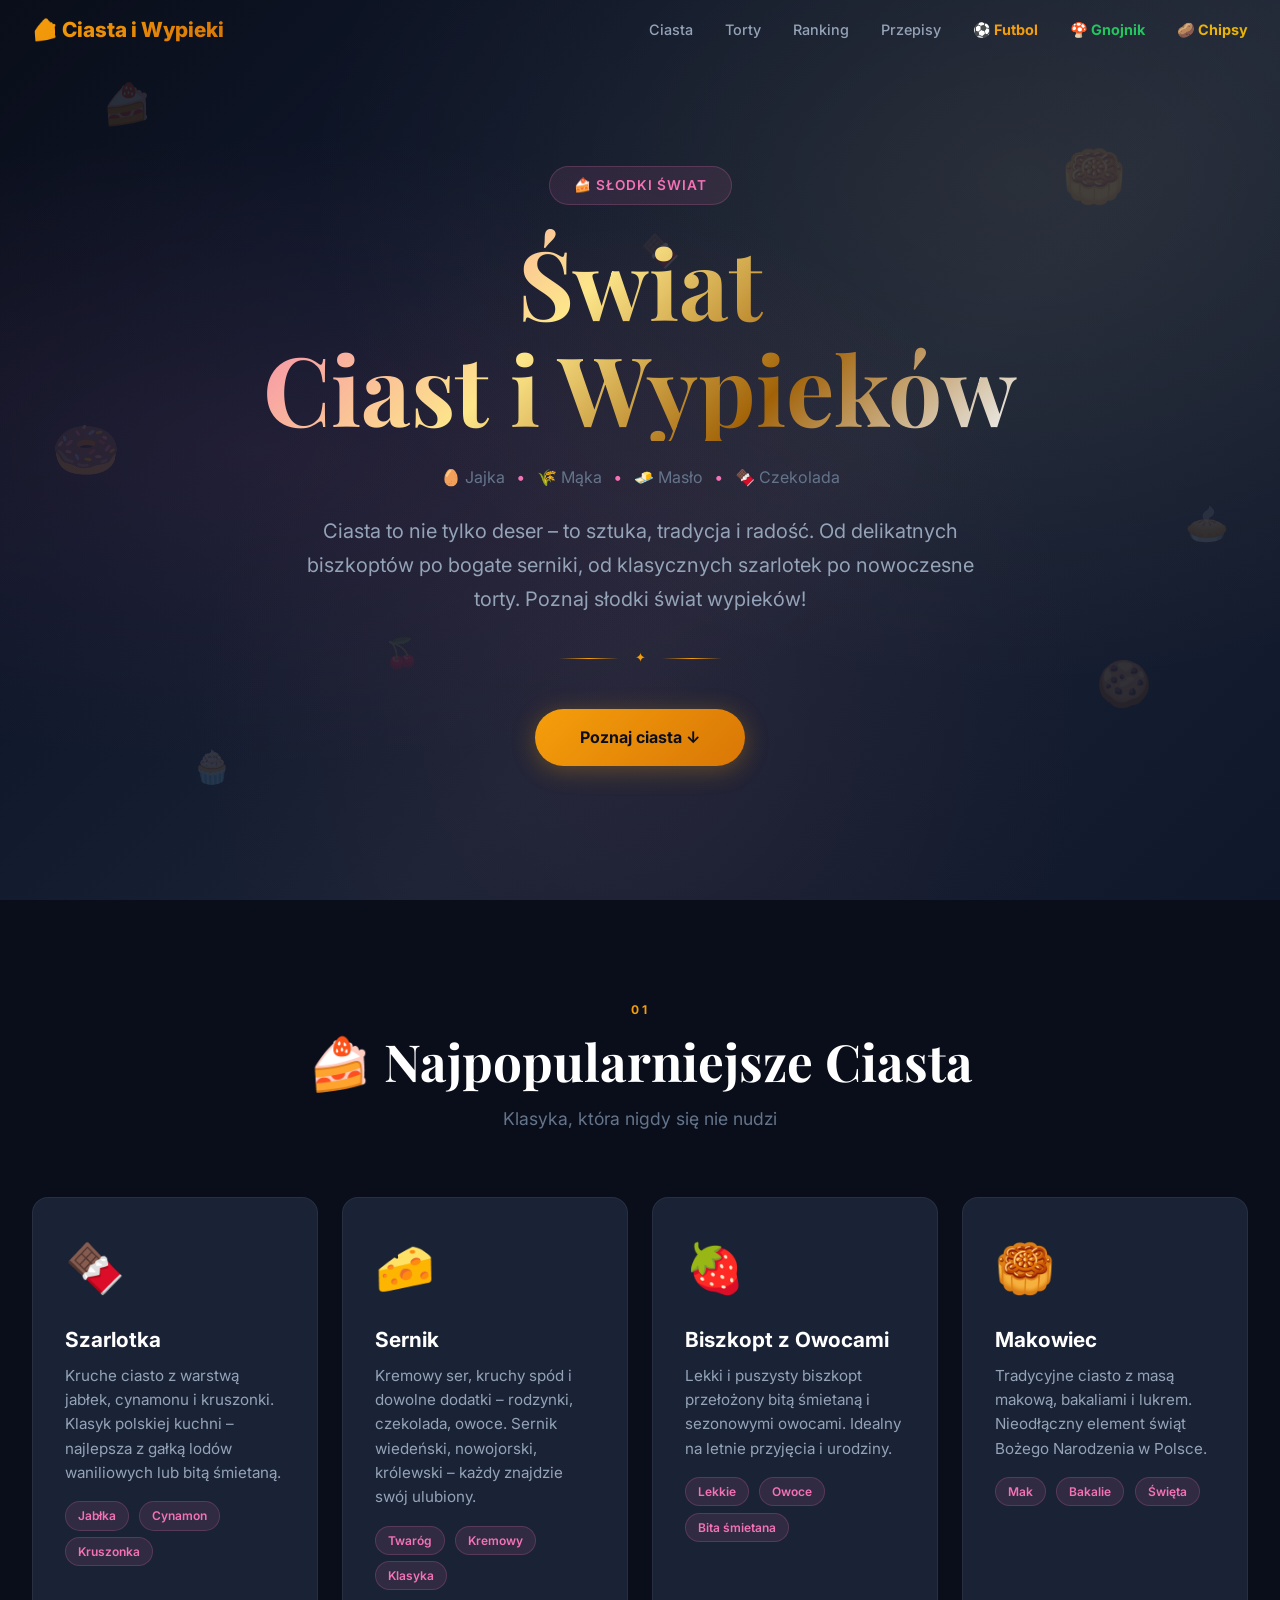
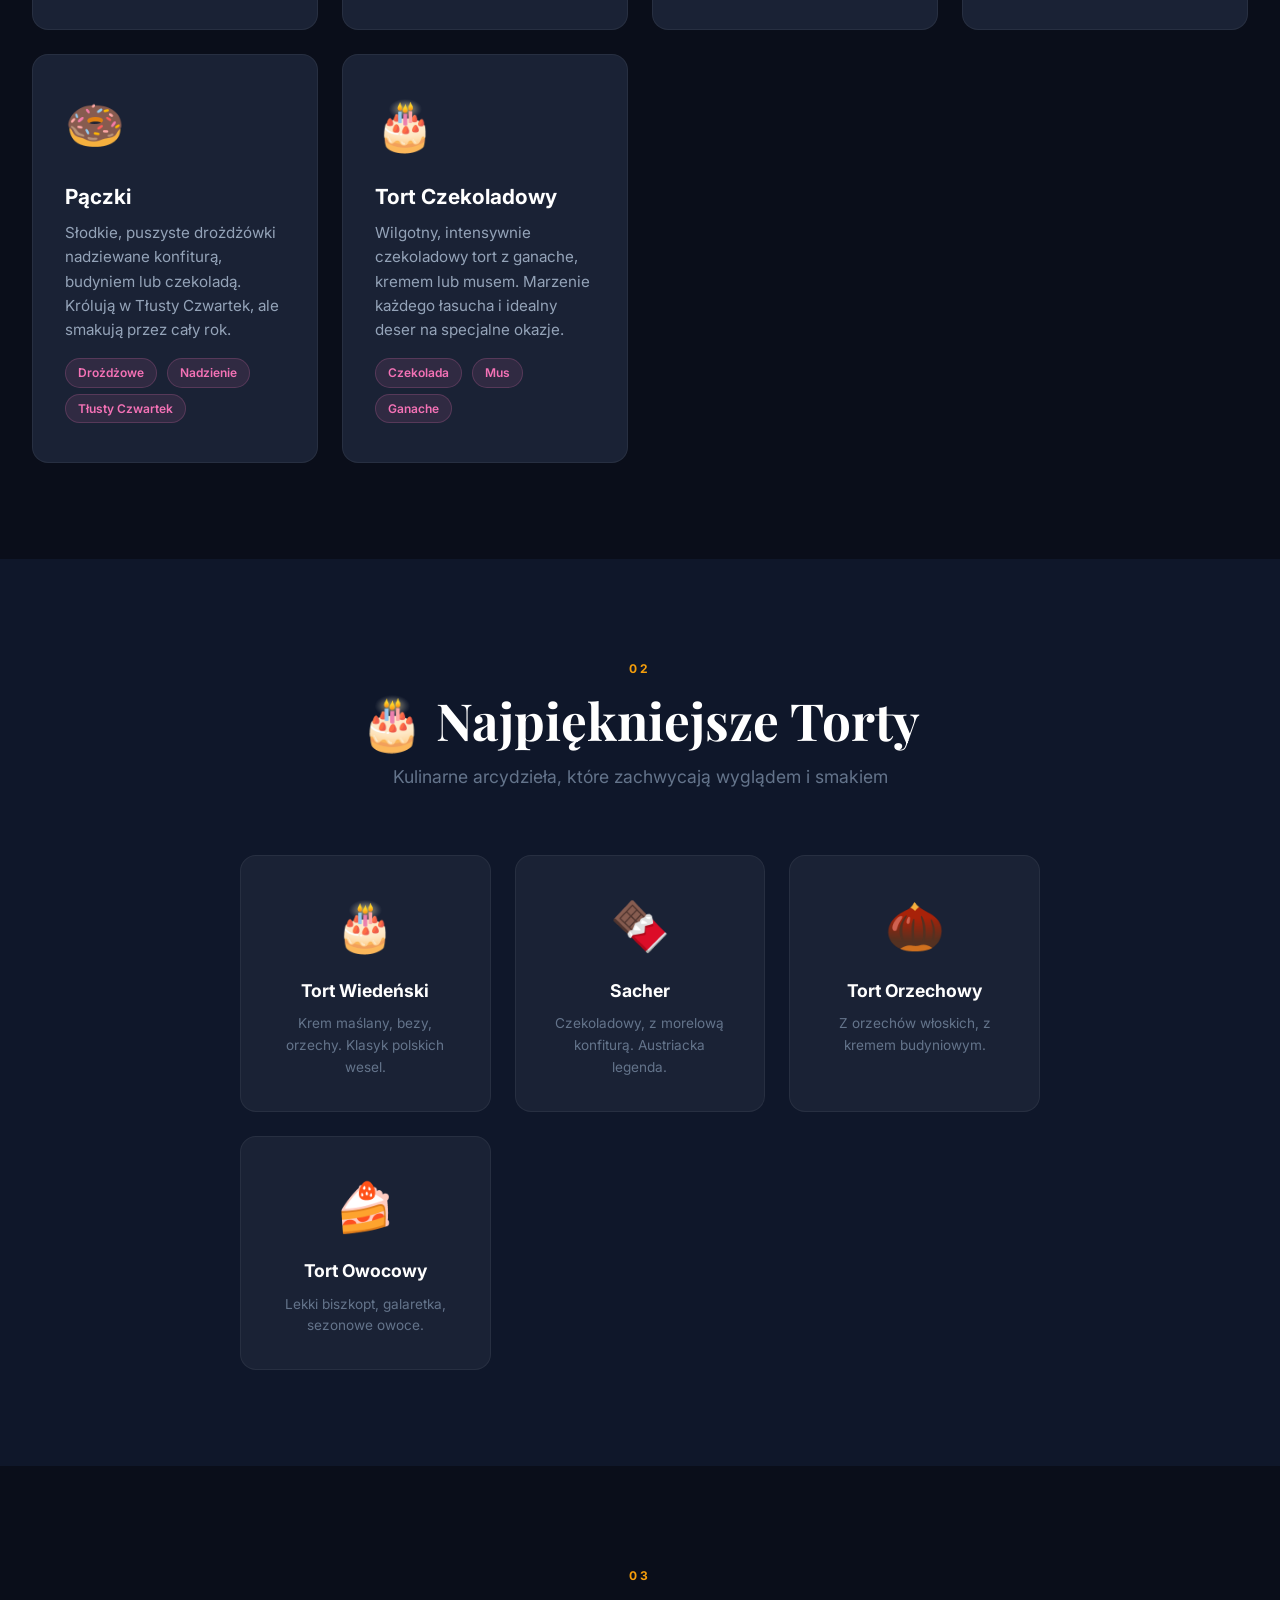
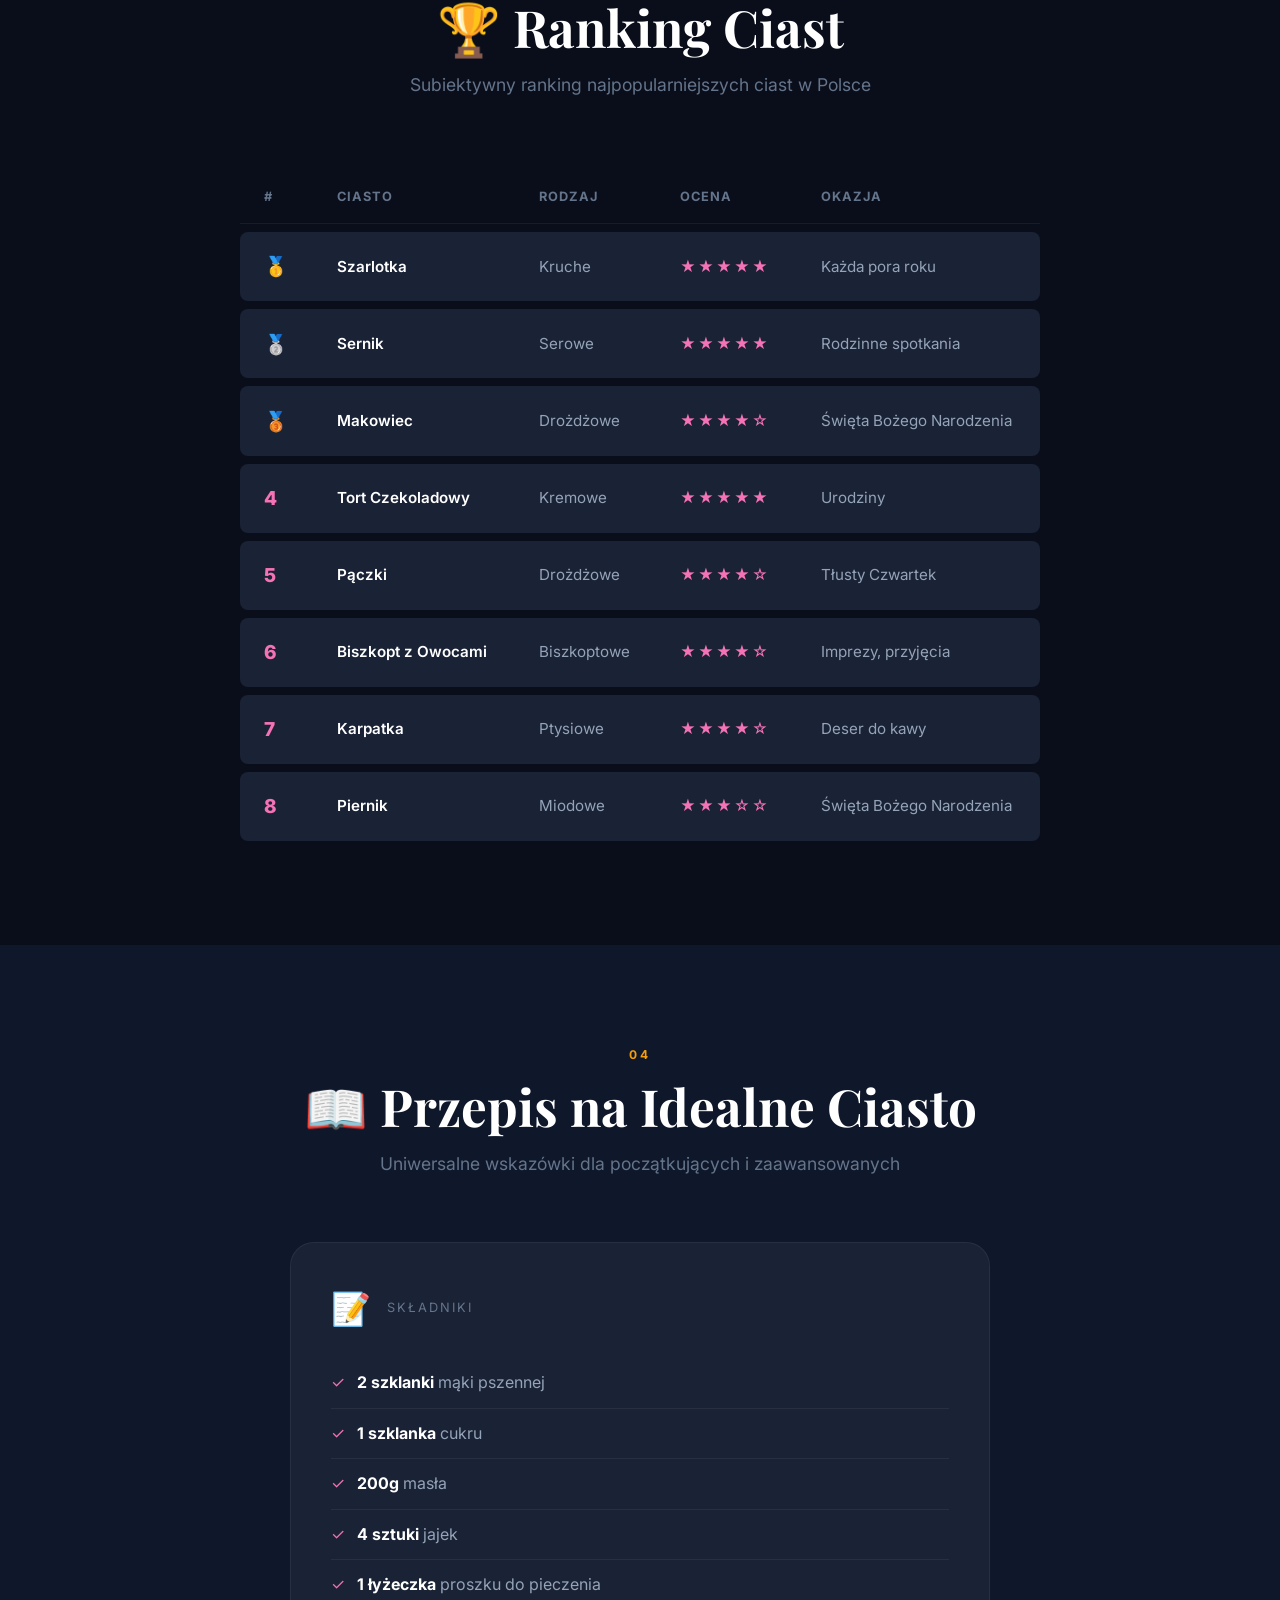
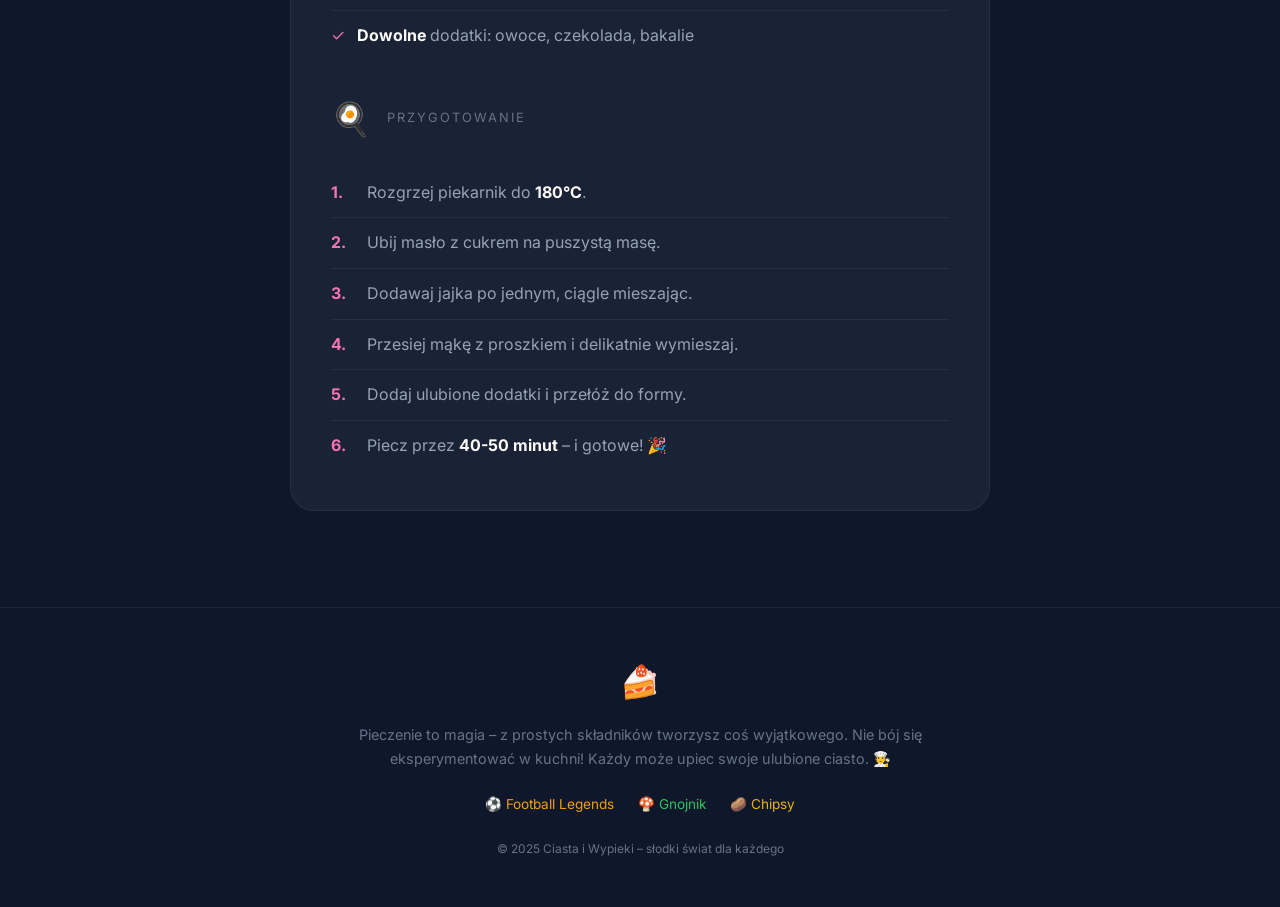
==== commit 8bd64de2: "Jules AI: Update ciasta.html" ====
--- a/ciasta.html
+++ b/ciasta.html
@@ -172,364 +172,183 @@
         }
 
         .ciasta-card-icon {
-            font-size: 2.5rem;
+            font-size: 3rem;
             margin-bottom: 1rem;
-            display: block;
-        }
-
-        .ciasta-card-title {
+        }
+
+        .ciasta-card h3 {
             font-size: 1.3rem;
             font-weight: 700;
+            margin-bottom: 0.5rem;
             color: white;
-            margin-bottom: 0.5rem;
-        }
-
-        .ciasta-card-subtitle {
-            font-size: 0.85rem;
-            color: var(--ciasta-pink);
-            font-weight: 600;
-            margin-bottom: 0.75rem;
-        }
-
-        .ciasta-card-desc {
+        }
+
+        .ciasta-card .ciasta-card-desc {
             color: var(--text-secondary);
             font-size: 0.95rem;
             line-height: 1.6;
-        }
-
-        .ciasta-card-tags {
-            display: flex;
-            flex-wrap: wrap;
-            gap: 0.5rem;
-            margin-top: 1rem;
-        }
-
-        .ciasta-card-tag {
+            margin-bottom: 1rem;
+        }
+
+        .ciasta-card .ciasta-card-tag {
             display: inline-block;
             padding: 0.25rem 0.75rem;
-            background: rgba(244, 114, 182, 0.1);
-            border: 1px solid rgba(244, 114, 182, 0.15);
             border-radius: 50px;
             font-size: 0.75rem;
             font-weight: 600;
+            background: rgba(244, 114, 182, 0.1);
             color: var(--ciasta-pink);
-        }
-
-        /* Recipe cards - larger */
-        .przepis-grid {
-            display: grid;
-            grid-template-columns: repeat(auto-fit, minmax(350px, 1fr));
-            gap: 2rem;
-        }
-
-        .przepis-card {
-            background: var(--bg-card);
-            border: 1px solid var(--glass-border);
-            border-radius: var(--radius-lg);
-            padding: 2.5rem;
-            transition: var(--transition);
-            position: relative;
-            overflow: hidden;
-        }
-
-        .przepis-card::before {
-            content: '';
-            position: absolute;
-            top: 0;
-            left: 0;
-            right: 0;
-            height: 4px;
-            background: var(--gradient-sweet);
-            opacity: 0;
-            transition: var(--transition);
-        }
-
-        .przepis-card:hover {
-            transform: translateY(-6px);
-            border-color: rgba(244, 114, 182, 0.2);
-            box-shadow: var(--shadow-lg);
-            background: var(--bg-card-hover);
-        }
-
-        .przepis-card:hover::before {
-            opacity: 1;
-        }
-
-        .przepis-header {
-            display: flex;
-            align-items: flex-start;
-            justify-content: space-between;
-            margin-bottom: 1rem;
-            gap: 1rem;
-        }
-
-        .przepis-icon {
-            font-size: 3rem;
-            flex-shrink: 0;
-        }
-
-        .przepis-difficulty {
-            display: inline-block;
-            padding: 0.3rem 1rem;
-            border-radius: 50px;
-            font-size: 0.75rem;
+            border: 1px solid rgba(244, 114, 182, 0.2);
+            margin-right: 0.4rem;
+            margin-bottom: 0.4rem;
+        }
+
+        /* Ranking table */
+        .ciasta-ranking {
+            width: 100%;
+            border-collapse: separate;
+            border-spacing: 0 0.5rem;
+        }
+
+        .ciasta-ranking thead th {
+            text-align: left;
+            padding: 1rem 1.5rem;
+            font-size: 0.8rem;
             font-weight: 700;
             text-transform: uppercase;
-            letter-spacing: 0.5px;
-            white-space: nowrap;
-        }
-
-        .przepis-difficulty.easy {
-            background: rgba(34, 197, 94, 0.15);
-            color: var(--accent-green);
-            border: 1px solid rgba(34, 197, 94, 0.2);
-        }
-
-        .przepis-difficulty.medium {
-            background: rgba(245, 158, 11, 0.15);
-            color: var(--accent-gold);
-            border: 1px solid rgba(245, 158, 11, 0.2);
-        }
-
-        .przepis-difficulty.hard {
-            background: rgba(239, 68, 68, 0.15);
-            color: var(--accent-red);
-            border: 1px solid rgba(239, 68, 68, 0.2);
-        }
-
-        .przepis-title {
-            font-size: 1.4rem;
-            font-weight: 700;
-            color: white;
-            margin-bottom: 0.5rem;
-        }
-
-        .przepis-meta {
-            display: flex;
-            flex-wrap: wrap;
-            gap: 1rem;
-            margin-bottom: 1rem;
-            font-size: 0.85rem;
+            letter-spacing: 1px;
             color: var(--text-muted);
-        }
-
-        .przepis-meta span {
-            display: flex;
-            align-items: center;
-            gap: 0.35rem;
-        }
-
-        .przepis-desc {
+            border-bottom: 1px solid var(--glass-border);
+        }
+
+        .ciasta-ranking tbody tr {
+            background: var(--bg-card);
+            border-radius: var(--radius-sm);
+            transition: var(--transition);
+            cursor: default;
+        }
+
+        .ciasta-ranking tbody tr:hover {
+            background: var(--bg-card-hover);
+            transform: scale(1.01);
+        }
+
+        .ciasta-ranking tbody td {
+            padding: 1.2rem 1.5rem;
             color: var(--text-secondary);
             font-size: 0.95rem;
-            line-height: 1.7;
-            margin-bottom: 1.25rem;
-        }
-
-        .przepis-ingredients {
-            background: rgba(255, 255, 255, 0.03);
-            border-radius: var(--radius-sm);
-            padding: 1.25rem;
-            margin-bottom: 1.25rem;
-        }
-
-        .przepis-ingredients h4 {
-            font-size: 0.85rem;
-            font-weight: 700;
+        }
+
+        .ciasta-ranking tbody td:first-child {
+            border-radius: var(--radius-sm) 0 0 var(--radius-sm);
+            font-weight: 800;
+            font-size: 1.2rem;
             color: var(--ciasta-pink);
-            text-transform: uppercase;
-            letter-spacing: 1px;
-            margin-bottom: 0.75rem;
-        }
-
-        .przepis-ingredients ul {
-            list-style: none;
-            display: grid;
-            grid-template-columns: 1fr 1fr;
-            gap: 0.4rem;
-        }
-
-        .przepis-ingredients li {
-            font-size: 0.9rem;
-            color: var(--text-secondary);
-            padding-left: 1rem;
-            position: relative;
-        }
-
-        .przepis-ingredients li::before {
-            content: '•';
-            position: absolute;
-            left: 0;
+        }
+
+        .ciasta-ranking tbody td:last-child {
+            border-radius: 0 var(--radius-sm) var(--radius-sm) 0;
+        }
+
+        .ciasta-ranking .rank-name {
+            font-weight: 600;
+            color: white;
+        }
+
+        .ciasta-ranking .rank-stars {
             color: var(--ciasta-pink);
-        }
-
-        /* Fun facts */
-        .ciasta-fun-grid {
-            display: grid;
-            grid-template-columns: repeat(auto-fit, minmax(250px, 1fr));
-            gap: 1.5rem;
-        }
-
-        .ciasta-fun-card {
-            background: var(--bg-card);
-            border: 1px solid var(--glass-border);
-            border-radius: var(--radius-md);
-            padding: 2rem;
-            text-align: center;
-            transition: var(--transition);
-        }
-
-        .ciasta-fun-card:hover {
-            transform: translateY(-4px);
-            border-color: rgba(253, 230, 138, 0.2);
-            box-shadow: var(--shadow-lg);
-        }
-
-        .ciasta-fun-icon {
-            font-size: 2.5rem;
-            margin-bottom: 1rem;
-            display: block;
-        }
-
-        .ciasta-fun-number {
-            font-size: 2.5rem;
-            font-weight: 900;
-            background: var(--gradient-ciasta);
-            -webkit-background-clip: text;
-            -webkit-text-fill-color: transparent;
-            background-clip: text;
-            margin-bottom: 0.25rem;
-        }
-
-        .ciasta-fun-label {
-            font-size: 1rem;
-            font-weight: 700;
-            color: white;
-            margin-bottom: 0.5rem;
-        }
-
-        .ciasta-fun-desc {
-            font-size: 0.9rem;
-            color: var(--text-muted);
-            line-height: 1.5;
-        }
-
-        /* Timeline */
-        .ciasta-timeline {
-            position: relative;
-            max-width: 800px;
-            margin: 0 auto;
-        }
-
-        .ciasta-timeline::before {
-            content: '';
-            position: absolute;
-            left: 50%;
-            transform: translateX(-50%);
-            top: 0;
-            bottom: 0;
-            width: 2px;
-            background: linear-gradient(180deg, var(--ciasta-pink), var(--ciasta-cream), var(--ciasta-brown));
-        }
-
-        .ciasta-timeline-item {
-            display: flex;
-            justify-content: flex-start;
-            align-items: flex-start;
-            margin-bottom: 3rem;
-            position: relative;
-        }
-
-        .ciasta-timeline-item:nth-child(even) {
-            flex-direction: row-reverse;
-        }
-
-        .ciasta-timeline-content {
-            width: 45%;
-            background: var(--bg-card);
-            border: 1px solid var(--glass-border);
-            border-radius: var(--radius-md);
-            padding: 1.5rem;
-            transition: var(--transition);
-        }
-
-        .ciasta-timeline-content:hover {
-            transform: translateY(-3px);
-            border-color: rgba(244, 114, 182, 0.2);
-            box-shadow: var(--shadow-md);
-        }
-
-        .ciasta-timeline-year {
-            display: inline-block;
-            padding: 0.25rem 1rem;
-            background: rgba(244, 114, 182, 0.15);
-            border: 1px solid rgba(244, 114, 182, 0.2);
-            border-radius: 50px;
-            font-size: 0.8rem;
-            font-weight: 700;
-            color: var(--ciasta-pink);
-            margin-bottom: 0.75rem;
-        }
-
-        .ciasta-timeline-dot {
-            position: absolute;
-            left: 50%;
-            transform: translateX(-50%);
-            width: 16px;
-            height: 16px;
-            border-radius: 50%;
-            background: var(--gradient-ciasta);
-            border: 3px solid var(--bg-primary);
-            z-index: 2;
-            top: 1.5rem;
-        }
-
-        .ciasta-timeline-title {
-            font-size: 1.1rem;
-            font-weight: 700;
-            color: white;
-            margin-bottom: 0.5rem;
-        }
-
-        .ciasta-timeline-desc {
-            font-size: 0.9rem;
-            color: var(--text-secondary);
-            line-height: 1.6;
+            letter-spacing: 2px;
+        }
+
+        @keyframes heroFloat {
+            0%, 100% { transform: translateY(0) rotate(0deg); }
+            25% { transform: translateY(-20px) rotate(5deg); }
+            50% { transform: translateY(-10px) rotate(-3deg); }
+            75% { transform: translateY(-30px) rotate(4deg); }
         }
 
         @media (max-width: 768px) {
-            .ciasta-timeline::before {
-                left: 20px;
+            .ciasta-ranking thead {
+                display: none;
             }
-            .ciasta-timeline-item,
-            .ciasta-timeline-item:nth-child(even) {
-                flex-direction: row;
-                padding-left: 50px;
+            .ciasta-ranking tbody tr {
+                display: block;
+                margin-bottom: 1rem;
+                padding: 1rem;
             }
-            .ciasta-timeline-content {
-                width: 100%;
+            .ciasta-ranking tbody td {
+                display: block;
+                padding: 0.25rem 0;
+                border-radius: 0 !important;
             }
-            .ciasta-timeline-dot {
-                left: 20px;
+            .ciasta-ranking tbody td::before {
+                content: attr(data-label);
+                font-weight: 600;
+                color: var(--text-muted);
+                display: inline-block;
+                width: 100px;
+                font-size: 0.8rem;
+                text-transform: uppercase;
+                letter-spacing: 1px;
             }
-            .przepis-ingredients ul {
-                grid-template-columns: 1fr;
+            .ciasta-ranking tbody td:first-child {
+                font-size: 1rem;
             }
         }
     </style>
 </head>
 <body>
 
+    <!-- ===== NAGŁÓWEK ===== -->
+    <header class="ciasta-hero">
+        <div class="ciasta-hero-bg"></div>
+        <div class="container ciasta-hero-content">
+            <span class="ciasta-hero-badge">🍰 SŁODKI ŚWIAT</span>
+            <h1 class="ciasta-hero-title">Świat<br/>Ciast i Wypieków</h1>
+            <div class="ciasta-hero-subinfo">
+                <span>🥚 Jajka</span>
+                <span class="ciasta-subinfo-dot">•</span>
+                <span>🌾 Mąka</span>
+                <span class="ciasta-subinfo-dot">•</span>
+                <span>🧈 Masło</span>
+                <span class="ciasta-subinfo-dot">•</span>
+                <span>🍫 Czekolada</span>
+            </div>
+            <p class="ciasta-hero-subtitle">
+                Ciasta to nie tylko deser – to sztuka, tradycja i radość. Od delikatnych biszkoptów
+                po bogate serniki, od klasycznych szarlotek po nowoczesne torty. Poznaj słodki świat wypieków!
+            </p>
+            <div class="ciasta-hero-decoration">
+                <span class="deco-line"></span>
+                <span class="deco-dot">✦</span>
+                <span class="deco-line"></span>
+            </div>
+            <a href="#ciasta" class="hero-cta">Poznaj ciasta ↓</a>
+        </div>
+        <div class="ciasta-float-container">
+            <span class="ciasta-float">🍰</span>
+            <span class="ciasta-float">🥮</span>
+            <span class="ciasta-float">🧁</span>
+            <span class="ciasta-float">🍪</span>
+            <span class="ciasta-float">🍩</span>
+            <span class="ciasta-float">🥧</span>
+            <span class="ciasta-float">🍫</span>
+            <span class="ciasta-float">🍒</span>
+        </div>
+    </header>
+
     <!-- ===== NAVIGACJA ===== -->
     <nav id="navbar">
         <div class="container nav-container">
-            <a href="index.html" class="nav-logo">🍰 Świat Ciast</a>
+            <a href="#" class="nav-logo">🍰 Ciasta i Wypieki</a>
             <ul class="nav-links">
-                <li><a href="#rodzaje">Rodzaje</a></li>
+                <li><a href="#ciasta">Ciasta</a></li>
+                <li><a href="#torty">Torty</a></li>
+                <li><a href="#ranking">Ranking</a></li>
                 <li><a href="#przepisy">Przepisy</a></li>
-                <li><a href="#ciekawostki">Ciekawostki</a></li>
-                <li><a href="#historia">Historia</a></li>
-                <li><a href="index.html">← Powrót</a></li>
+                <li><a href="index.html" style="color: var(--accent-gold); font-weight: 700;">⚽ Futbol</a></li>
+                <li><a href="gnojnik.html" style="color: var(--accent-green); font-weight: 700;">🍄 Gnojnik</a></li>
+                <li><a href="chipasach.html" style="color: #eab308; font-weight: 700;">🥔 Chipsy</a></li>
             </ul>
             <button class="nav-toggle" aria-label="Menu" onclick="toggleNav()">
                 <span></span>
@@ -539,145 +358,223 @@
         </div>
     </nav>
 
-    <!-- ===== HERO ===== -->
-    <header class="ciasta-hero">
-        <div class="ciasta-hero-bg"></div>
-        <div class="container ciasta-hero-content">
-            <span class="ciasta-hero-badge">🍰 Słodki Świat Wypieków</span>
-            <h1 class="ciasta-hero-title">Ciasta<br/>z Pasją</h1>
-            <div class="ciasta-hero-subinfo">
-                <span>🥮 Ponad 1000 przepisów</span>
-                <span class="ciasta-subinfo-dot">•</span>
-                <span>🌍 Z całego świata</span>
-                <span class="ciasta-subinfo-dot">•</span>
-                <span>👨‍🍳 Dla każdego</span>
-            </div>
-            <p class="ciasta-hero-subtitle">
-                "Życie jest słodkie, zwłaszcza gdy dzielimy się ciastem z bliskimi. <br/>
-                Odkryj magię domowych wypieków – tradycyjnych i nowoczesnych."
-            </p>
-            <div class="ciasta-hero-decoration">
-                <span class="deco-line"></span>
-                <span class="deco-dot">✦</span>
-                <span class="deco-line"></span>
-            </div>
-            <a href="#rodzaje" class="hero-cta">Poznaj świat ciast ↓</a>
-        </div>
-        <div class="ciasta-float-container">
-            <span class="ciasta-float">🍰</span>
-            <span class="ciasta-float">🥮</span>
-            <span class="ciasta-float">🧁</span>
-            <span class="ciasta-float">🍪</span>
-            <span class="ciasta-float">🎂</span>
-            <span class="ciasta-float">🍩</span>
-            <span class="ciasta-float">🥐</span>
-            <span class="ciasta-float">✨</span>
-        </div>
-    </header>
-
-    <!-- ===== RODZAJE CIAST ===== -->
-    <section id="rodzaje" class="section">
+    <!-- ===== CIASTA ===== -->
+    <section id="ciasta" class="section">
         <div class="container">
             <div class="section-header">
                 <span class="section-number">01</span>
-                <h2 class="section-title">🧁 Rodzaje Ciast</h2>
-                <p class="section-subtitle">Poznaj różnorodność wypieków – od klasycznych biszkoptów po wykwintne torty</p>
+                <h2 class="section-title">🍰 Najpopularniejsze Ciasta</h2>
+                <p class="section-subtitle">Klasyka, która nigdy się nie nudzi</p>
             </div>
 
             <div class="ciasta-grid">
 
                 <div class="ciasta-card">
-                    <span class="ciasta-card-icon">🍰</span>
-                    <h3 class="ciasta-card-title">Biszkopty</h3>
-                    <span class="ciasta-card-subtitle">Lekkie i puszyste</span>
+                    <div class="ciasta-card-icon">🍫</div>
+                    <h3>Szarlotka</h3>
                     <p class="ciasta-card-desc">
-                        Podstawa wielu deserów. Biszkopt to lekkie, napowietrzone ciasto, które stanowi 
-                        bazę dla tortów, roladek i przekładańców. Idealnie chłonie kremy i poncze.
+                        Kruche ciasto z warstwą jabłek, cynamonu i kruszonki. Klasyk polskiej kuchni –
+                        najlepsza z gałką lodów waniliowych lub bitą śmietaną.
                     </p>
-                    <div class="ciasta-card-tags">
-                        <span class="ciasta-card-tag">Klasyczne</span>
-                        <span class="ciasta-card-tag">Waniliowe</span>
-                        <span class="ciasta-card-tag">Czekoladowe</span>
+                    <div>
+                        <span class="ciasta-card-tag">Jabłka</span>
+                        <span class="ciasta-card-tag">Cynamon</span>
+                        <span class="ciasta-card-tag">Kruszonka</span>
                     </div>
                 </div>
 
                 <div class="ciasta-card">
-                    <span class="ciasta-card-icon">🥮</span>
-                    <h3 class="ciasta-card-title">Drożdżowe</h3>
-                    <span class="ciasta-card-subtitle">Puszyste i aromatyczne</span>
+                    <div class="ciasta-card-icon">🧀</div>
+                    <h3>Sernik</h3>
                     <p class="ciasta-card-desc">
-                        Ciasta wyrabiane z drożdżami, które wymagają czasu na wyrośnięcie. 
-                        Efekt? Puszyste, miękkie wypieki o niepowtarzalnym aromacie. 
-                        Idealne z kruszonką lub owocami.
+                        Kremowy ser, kruchy spód i dowolne dodatki – rodzynki, czekolada, owoce.
+                        Sernik wiedeński, nowojorski, królewski – każdy znajdzie swój ulubiony.
                     </p>
-                    <div class="ciasta-card-tags">
-                        <span class="ciasta-card-tag">Z kruszonką</span>
-                        <span class="ciasta-card-tag">Z rabarbarem</span>
-                        <span class="ciasta-card-tag">Baba</span>
+                    <div>
+                        <span class="ciasta-card-tag">Twaróg</span>
+                        <span class="ciasta-card-tag">Kremowy</span>
+                        <span class="ciasta-card-tag">Klasyka</span>
                     </div>
                 </div>
 
                 <div class="ciasta-card">
-                    <span class="ciasta-card-icon">🎂</span>
-                    <h3 class="ciasta-card-title">Torty</h3>
-                    <span class="ciasta-card-subtitle">Wykwintne i eleganckie</span>
+                    <div class="ciasta-card-icon">🍓</div>
+                    <h3>Biszkopt z Owocami</h3>
                     <p class="ciasta-card-desc">
-                        Prawdziwe arcydzieła sztuki cukierniczej. Wielowarstwowe, przełożone 
-                        kremami, owocami i masami. Torty to synonim celebracji i wyjątkowych chwil.
+                        Lekki i puszysty biszkopt przełożony bitą śmietaną i sezonowymi owocami.
+                        Idealny na letnie przyjęcia i urodziny.
                     </p>
-                    <div class="ciasta-card-tags">
-                        <span class="ciasta-card-tag">Czekoladowy</span>
-                        <span class="ciasta-card-tag">Owocowy</span>
-                        <span class="ciasta-card-tag">Bezowy</span>
+                    <div>
+                        <span class="ciasta-card-tag">Lekkie</span>
+                        <span class="ciasta-card-tag">Owoce</span>
+                        <span class="ciasta-card-tag">Bita śmietana</span>
                     </div>
                 </div>
 
                 <div class="ciasta-card">
-                    <span class="ciasta-card-icon">🧁</span>
-                    <h3 class="ciasta-card-title">Muffiny & Babeczki</h3>
-                    <span class="ciasta-card-subtitle">Małe co nieco</span>
+                    <div class="ciasta-card-icon">🥮</div>
+                    <h3>Makowiec</h3>
                     <p class="ciasta-card-desc">
-                        Porcjowane słodkości idealne na każdą okazję. Muffiny są wilgotne i 
-                        treściwe, babeczki lekkie – oba warianty można dowolnie modyfikować 
-                        dodatkami.
+                        Tradycyjne ciasto z masą makową, bakaliami i lukrem. Nieodłączny element
+                        świąt Bożego Narodzenia w Polsce.
                     </p>
-                    <div class="ciasta-card-tags">
-                        <span class="ciasta-card-tag">Z borówkami</span>
-                        <span class="ciasta-card-tag">Czekoladowe</span>
-                        <span class="ciasta-card-tag">Fit</span>
+                    <div>
+                        <span class="ciasta-card-tag">Mak</span>
+                        <span class="ciasta-card-tag">Bakalie</span>
+                        <span class="ciasta-card-tag">Święta</span>
                     </div>
                 </div>
 
                 <div class="ciasta-card">
-                    <span class="ciasta-card-icon">🍪</span>
-                    <h3 class="ciasta-card-title">Ciasteczka</h3>
-                    <span class="ciasta-card-subtitle">Chrupiąca przyjemność</span>
+                    <div class="ciasta-card-icon">🍩</div>
+                    <h3>Pączki</h3>
                     <p class="ciasta-card-desc">
-                        Małe, chrupiące lub miękkie – ciasteczka to jedne z najpopularniejszych 
-                        wypieków na świecie. Idealne do kawy, herbaty lub jako szybka przekąska.
+                        Słodkie, puszyste drożdżówki nadziewane konfiturą, budyniem lub czekoladą.
+                        Królują w Tłusty Czwartek, ale smakują przez cały rok.
                     </p>
-                    <div class="ciasta-card-tags">
-                        <span class="ciasta-card-tag">Czekoladowe</span>
-                        <span class="ciasta-card-tag">Owsiane</span>
-                        <span class="ciasta-card-tag">Kruche</span>
+                    <div>
+                        <span class="ciasta-card-tag">Drożdżowe</span>
+                        <span class="ciasta-card-tag">Nadzienie</span>
+                        <span class="ciasta-card-tag">Tłusty Czwartek</span>
                     </div>
                 </div>
 
                 <div class="ciasta-card">
-                    <span class="ciasta-card-icon">🥐</span>
-                    <h3 class="ciasta-card-title">Francuskie & Półfrancuskie</h3>
-                    <span class="ciasta-card-subtitle">Maślane i kruche</span>
+                    <div class="ciasta-card-icon">🎂</div>
+                    <h3>Tort Czekoladowy</h3>
                     <p class="ciasta-card-desc">
-                        Delikatne, warstwowe ciasta z dużą ilością masła. Croissanty, 
-        napoleonki, jabłeczniki – każdy kęs to eksplozja smaku i maślanej konsystencji.
+                        Wilgotny, intensywnie czekoladowy tort z ganache, kremem lub musem.
+                        Marzenie każdego łasucha i idealny deser na specjalne okazje.
                     </p>
-                    <div class="ciasta-card-tags">
-                        <span class="ciasta-card-tag">Croissant</span>
-                        <span class="ciasta-card-tag">Napoleonka</span>
-                        <span class="ciasta-card-tag">Jabłecznik</span>
+                    <div>
+                        <span class="ciasta-card-tag">Czekolada</span>
+                        <span class="ciasta-card-tag">Mus</span>
+                        <span class="ciasta-card-tag">Ganache</span>
                     </div>
                 </div>
 
+            </div>
+        </div>
+    </section>
+
+    <!-- ===== TORTY ===== -->
+    <section id="torty" class="section alt-bg">
+        <div class="container">
+            <div class="section-header">
+                <span class="section-number">02</span>
+                <h2 class="section-title">🎂 Najpiękniejsze Torty</h2>
+                <p class="section-subtitle">Kulinarne arcydzieła, które zachwycają wyglądem i smakiem</p>
+            </div>
+
+            <div style="max-width: 800px; margin: 0 auto; display: grid; grid-template-columns: repeat(auto-fit, minmax(220px, 1fr)); gap: 1.5rem;">
+
+                <div style="background: var(--bg-card); border: 1px solid var(--glass-border); border-radius: var(--radius-md); padding: 2rem; text-align: center; transition: var(--transition);">
+                    <div style="font-size: 3rem; margin-bottom: 0.75rem;">🎂</div>
+                    <h4 style="font-size: 1.1rem; font-weight: 700; color: white; margin-bottom: 0.5rem;">Tort Wiedeński</h4>
+                    <p style="color: var(--text-muted); font-size: 0.85rem;">Krem maślany, bezy, orzechy. Klasyk polskich wesel.</p>
+                </div>
+
+                <div style="background: var(--bg-card); border: 1px solid var(--glass-border); border-radius: var(--radius-md); padding: 2rem; text-align: center; transition: var(--transition);">
+                    <div style="font-size: 3rem; margin-bottom: 0.75rem;">🍫</div>
+                    <h4 style="font-size: 1.1rem; font-weight: 700; color: white; margin-bottom: 0.5rem;">Sacher</h4>
+                    <p style="color: var(--text-muted); font-size: 0.85rem;">Czekoladowy, z morelową konfiturą. Austriacka legenda.</p>
+                </div>
+
+                <div style="background: var(--bg-card); border: 1px solid var(--glass-border); border-radius: var(--radius-md); padding: 2rem; text-align: center; transition: var(--transition);">
+                    <div style="font-size: 3rem; margin-bottom: 0.75rem;">🌰</div>
+                    <h4 style="font-size: 1.1rem; font-weight: 700; color: white; margin-bottom: 0.5rem;">Tort Orzechowy</h4>
+                    <p style="color: var(--text-muted); font-size: 0.85rem;">Z orzechów włoskich, z kremem budyniowym.</p>
+                </div>
+
+                <div style="background: var(--bg-card); border: 1px solid var(--glass-border); border-radius: var(--radius-md); padding: 2rem; text-align: center; transition: var(--transition);">
+                    <div style="font-size: 3rem; margin-bottom: 0.75rem;">🍰</div>
+                    <h4 style="font-size: 1.1rem; font-weight: 700; color: white; margin-bottom: 0.5rem;">Tort Owocowy</h4>
+                    <p style="color: var(--text-muted); font-size: 0.85rem;">Lekki biszkopt, galaretka, sezonowe owoce.</p>
+                </div>
+
+            </div>
+        </div>
+    </section>
+
+    <!-- ===== RANKING ===== -->
+    <section id="ranking" class="section">
+        <div class="container">
+            <div class="section-header">
+                <span class="section-number">03</span>
+                <h2 class="section-title">🏆 Ranking Ciast</h2>
+                <p class="section-subtitle">Subiektywny ranking najpopularniejszych ciast w Polsce</p>
+            </div>
+
+            <div style="max-width: 800px; margin: 0 auto; overflow-x: auto;">
+                <table class="ciasta-ranking">
+                    <thead>
+                        <tr>
+                            <th>#</th>
+                            <th>Ciasto</th>
+                            <th>Rodzaj</th>
+                            <th>Ocena</th>
+                            <th>Okazja</th>
+                        </tr>
+                    </thead>
+                    <tbody>
+                        <tr>
+                            <td>🥇</td>
+                            <td><span class="rank-name">Szarlotka</span></td>
+                            <td>Kruche</td>
+                            <td><span class="rank-stars">★★★★★</span></td>
+                            <td>Każda pora roku</td>
+                        </tr>
+                        <tr>
+                            <td>🥈</td>
+                            <td><span class="rank-name">Sernik</span></td>
+                            <td>Serowe</td>
+                            <td><span class="rank-stars">★★★★★</span></td>
+                            <td>Rodzinne spotkania</td>
+                        </tr>
+                        <tr>
+                            <td>🥉</td>
+                            <td><span class="rank-name">Makowiec</span></td>
+                            <td>Drożdżowe</td>
+                            <td><span class="rank-stars">★★★★☆</span></td>
+                            <td>Święta Bożego Narodzenia</td>
+                        </tr>
+                        <tr>
+                            <td>4</td>
+                            <td><span class="rank-name">Tort Czekoladowy</span></td>
+                            <td>Kremowe</td>
+                            <td><span class="rank-stars">★★★★★</span></td>
+                            <td>Urodziny</td>
+                        </tr>
+                        <tr>
+                            <td>5</td>
+                            <td><span class="rank-name">Pączki</span></td>
+                            <td>Drożdżowe</td>
+                            <td><span class="rank-stars">★★★★☆</span></td>
+                            <td>Tłusty Czwartek</td>
+                        </tr>
+                        <tr>
+                            <td>6</td>
+                            <td><span class="rank-name">Biszkopt z Owocami</span></td>
+                            <td>Biszkoptowe</td>
+                            <td><span class="rank-stars">★★★★☆</span></td>
+                            <td>Imprezy, przyjęcia</td>
+                        </tr>
+                        <tr>
+                            <td>7</td>
+                            <td><span class="rank-name">Karpatka</span></td>
+                            <td>Ptysiowe</td>
+                            <td><span class="rank-stars">★★★★☆</span></td>
+                            <td>Deser do kawy</td>
+                        </tr>
+                        <tr>
+                            <td>8</td>
+                            <td><span class="rank-name">Piernik</span></td>
+                            <td>Miodowe</td>
+                            <td><span class="rank-stars">★★★☆☆</span></td>
+                            <td>Święta Bożego Narodzenia</td>
+                        </tr>
+                    </tbody>
+                </table>
             </div>
         </div>
     </section>
@@ -686,365 +583,116 @@
     <section id="przepisy" class="section alt-bg">
         <div class="container">
             <div class="section-header">
-                <span class="section-number">02</span>
-                <h2 class="section-title">📖 Sprawdzone Przepisy</h2>
-                <p class="section-subtitle">Wypróbowane receptury na najlepsze domowe ciasta</p>
-            </div>
-
-            <div class="przepis-grid">
-
-                <!-- Przepis 1 -->
-                <div class="przepis-card">
-                    <div class="przepis-header">
-                        <span class="przepis-icon">🍫</span>
-                        <span class="przepis-difficulty easy">Łatwe</span>
-                    </div>
-                    <h3 class="przepis-title">Murzynek – Klasyczne Ciasto Czekoladowe</h3>
-                    <div class="przepis-meta">
-                        <span>⏱ 60 min</span>
-                        <span>🔥 180°C</span>
-                        <span>📦 Blacha 25×35 cm</span>
-                    </div>
-                    <p class="przepis-desc">
-                        Wilgotne, intensywnie czekoladowe ciasto, które zawsze się udaje. 
-                        Popularny murzynek to idealny deser do kawy na każdą okazję.
-                    </p>
-                    <div class="przepis-ingredients">
-                        <h4>Składniki</h4>
-                        <ul>
-                            <li>2 szklanki mąki</li>
-                            <li>1 szklanka cukru</li>
-                            <li>1 szklanka mleka</li>
-                            <li>½ szklanki oleju</li>
-                            <li>3 jajka</li>
-                            <li>3 łyżki kakao</li>
-                            <li>2 łyżeczki proszku do pieczenia</li>
-                            <li>100 g gorzkiej czekolady</li>
-                        </ul>
-                    </div>
-                </div>
-
-                <!-- Przepis 2 -->
-                <div class="przepis-card">
-                    <div class="przepis-header">
-                        <span class="przepis-icon">🫐</span>
-                        <span class="przepis-difficulty medium">Średnie</span>
-                    </div>
-                    <h3 class="przepis-title">Jagodzianki – Puszyste Bułeczki z Jagodami</h3>
-                    <div class="przepis-meta">
-                        <span>⏱ 120 min</span>
-                        <span>🔥 190°C</span>
-                        <span>📦 12 sztuk</span>
-                    </div>
-                    <p class="przepis-desc">
-                        Kultowe polskie bułeczki drożdżowe z jagodami i kruszonką. 
-                        Prawdziwy smak lata, który przenosi nas do wspomnień z dzieciństwa.
-                    </p>
-                    <div class="przepis-ingredients">
-                        <h4>Składniki</h4>
-                        <ul>
-                            <li>500 g mąki pszennej</li>
-                            <li>25 g drożdży świeżych</li>
-                            <li>200 ml mleka</li>
-                            <li>80 g cukru</li>
-                            <li>2 żółtka</li>
-                            <li>60 g masła</li>
-                            <li>300 g jagód</li>
-                            <li>Kruszonka</li>
-                        </ul>
-                    </div>
-                </div>
-
-                <!-- Przepis 3 -->
-                <div class="przepis-card">
-                    <div class="przepis-header">
-                        <span class="przepis-icon">🍎</span>
-                        <span class="przepis-difficulty easy">Łatwe</span>
-                    </div>
-                    <h3 class="przepis-title">Szarlotka – Tradycyjna z Kruszonką</h3>
-                    <div class="przepis-meta">
-                        <span>⏱ 75 min</span>
-                        <span>🔥 180°C</span>
-                        <span>📦 Tortownica 26 cm</span>
-                    </div>
-                    <p class="przepis-desc">
-                        Klasyka polskiej cukierni. Kruche ciasto, aromatyczne jabłka 
-                        z cynamonem i chrupiąca kruszonka – prostota, która zachwyca.
-                    </p>
-                    <div class="przepis-ingredients">
-                        <h4>Składniki</h4>
-                        <ul>
-                            <li>2 szklanki mąki</li>
-                            <li>200 g masła</li>
-                            <li>¾ szklanki cukru</li>
-                            <li>2 jajka</li>
-                            <li>1 kg jabłek</li>
-                            <li>łyżeczka cynamonu</li>
-                            <li>1 łyżeczka proszku do pieczenia</li>
-                            <li>Cukier puder</li>
-                        </ul>
-                    </div>
-                </div>
-
-                <!-- Przepis 4 -->
-                <div class="przepis-card">
-                    <div class="przepis-header">
-                        <span class="przepis-icon">🥥</span>
-                        <span class="przepis-difficulty hard">Trudne</span>
-                    </div>
-                    <h3 class="przepis-title">Rafaello – Kokosowa Przyjemność</h3>
-                    <div class="przepis-meta">
-                        <span>⏱ 90 min + chłodzenie</span>
-                        <span>🔥 Bez pieczenia</span>
-                        <span>📦 Blacha 20×30 cm</span>
-                    </div>
-                    <p class="przepis-desc">
-                        Wyrafinowane ciasto bez pieczenia inspirowane kultowym smakiem. 
-                        Kokos, biała czekolada i migdały tworzą niebiańskie połączenie.
-                    </p>
-                    <div class="przepis-ingredients">
-                        <h4>Składniki</h4>
-                        <ul>
-                            <li>200 g herbatników</li>
-                            <li>400 ml śmietany 30%</li>
-                            <li>250 g mascarpone</li>
-                            <li>100 g wiórków kokosowych</li>
-                            <li>200 g białej czekolady</li>
-                            <li>50 g migdałów</li>
-                            <li>2 łyżki cukru pudru</li>
-                            <li>Masło</li>
-                        </ul>
-                    </div>
-                </div>
+                <span class="section-number">04</span>
+                <h2 class="section-title">📖 Przepis na Idealne Ciasto</h2>
+                <p class="section-subtitle">Uniwersalne wskazówki dla początkujących i zaawansowanych</p>
+            </div>
+
+            <div style="max-width: 700px; margin: 0 auto; background: var(--bg-card); border: 1px solid var(--glass-border); border-radius: var(--radius-lg); padding: 2.5rem;">
+
+                <div style="display: flex; gap: 1rem; align-items: center; margin-bottom: 1.5rem;">
+                    <span style="font-size: 2rem;">📝</span>
+                    <span style="font-size: 0.8rem; color: var(--text-muted); text-transform: uppercase; letter-spacing: 2px;">Składniki</span>
+                </div>
+
+                <ul style="list-style: none; margin-bottom: 2rem;">
+                    <li style="padding: 0.75rem 0; border-bottom: 1px solid var(--glass-border); color: var(--text-secondary); display: flex; gap: 0.75rem;">
+                        <span style="color: var(--ciasta-pink);">✓</span>
+                        <span><strong style="color: white;">2 szklanki</strong> mąki pszennej</span>
+                    </li>
+                    <li style="padding: 0.75rem 0; border-bottom: 1px solid var(--glass-border); color: var(--text-secondary); display: flex; gap: 0.75rem;">
+                        <span style="color: var(--ciasta-pink);">✓</span>
+                        <span><strong style="color: white;">1 szklanka</strong> cukru</span>
+                    </li>
+                    <li style="padding: 0.75rem 0; border-bottom: 1px solid var(--glass-border); color: var(--text-secondary); display: flex; gap: 0.75rem;">
+                        <span style="color: var(--ciasta-pink);">✓</span>
+                        <span><strong style="color: white;">200g</strong> masła</span>
+                    </li>
+                    <li style="padding: 0.75rem 0; border-bottom: 1px solid var(--glass-border); color: var(--text-secondary); display: flex; gap: 0.75rem;">
+                        <span style="color: var(--ciasta-pink);">✓</span>
+                        <span><strong style="color: white;">4 sztuki</strong> jajek</span>
+                    </li>
+                    <li style="padding: 0.75rem 0; border-bottom: 1px solid var(--glass-border); color: var(--text-secondary); display: flex; gap: 0.75rem;">
+                        <span style="color: var(--ciasta-pink);">✓</span>
+                        <span><strong style="color: white;">1 łyżeczka</strong> proszku do pieczenia</span>
+                    </li>
+                    <li style="padding: 0.75rem 0; color: var(--text-secondary); display: flex; gap: 0.75rem;">
+                        <span style="color: var(--ciasta-pink);">✓</span>
+                        <span><strong style="color: white;">Dowolne</strong> dodatki: owoce, czekolada, bakalie</span>
+                    </li>
+                </ul>
+
+                <div style="display: flex; gap: 1rem; align-items: center; margin-bottom: 1.5rem;">
+                    <span style="font-size: 2rem;">🍳</span>
+                    <span style="font-size: 0.8rem; color: var(--text-muted); text-transform: uppercase; letter-spacing: 2px;">Przygotowanie</span>
+                </div>
+
+                <ol style="list-style: none; counter-reset: step;">
+                    <li style="padding: 0.75rem 0; border-bottom: 1px solid var(--glass-border); color: var(--text-secondary); display: flex; gap: 0.75rem; counter-increment: step;">
+                        <span style="color: var(--ciasta-pink); font-weight: 700; min-width: 1.5rem;">1.</span>
+                        <span>Rozgrzej piekarnik do <strong style="color: white;">180°C</strong>.</span>
+                    </li>
+                    <li style="padding: 0.75rem 0; border-bottom: 1px solid var(--glass-border); color: var(--text-secondary); display: flex; gap: 0.75rem; counter-increment: step;">
+                        <span style="color: var(--ciasta-pink); font-weight: 700; min-width: 1.5rem;">2.</span>
+                        <span>Ubij masło z cukrem na puszystą masę.</span>
+                    </li>
+                    <li style="padding: 0.75rem 0; border-bottom: 1px solid var(--glass-border); color: var(--text-secondary); display: flex; gap: 0.75rem; counter-increment: step;">
+                        <span style="color: var(--ciasta-pink); font-weight: 700; min-width: 1.5rem;">3.</span>
+                        <span>Dodawaj jajka po jednym, ciągle mieszając.</span>
+                    </li>
+                    <li style="padding: 0.75rem 0; border-bottom: 1px solid var(--glass-border); color: var(--text-secondary); display: flex; gap: 0.75rem; counter-increment: step;">
+                        <span style="color: var(--ciasta-pink); font-weight: 700; min-width: 1.5rem;">4.</span>
+                        <span>Przesiej mąkę z proszkiem i delikatnie wymieszaj.</span>
+                    </li>
+                    <li style="padding: 0.75rem 0; border-bottom: 1px solid var(--glass-border); color: var(--text-secondary); display: flex; gap: 0.75rem; counter-increment: step;">
+                        <span style="color: var(--ciasta-pink); font-weight: 700; min-width: 1.5rem;">5.</span>
+                        <span>Dodaj ulubione dodatki i przełóż do formy.</span>
+                    </li>
+                    <li style="padding: 0.75rem 0; color: var(--text-secondary); display: flex; gap: 0.75rem; counter-increment: step;">
+                        <span style="color: var(--ciasta-pink); font-weight: 700; min-width: 1.5rem;">6.</span>
+                        <span>Piecz przez <strong style="color: white;">40-50 minut</strong> – i gotowe! 🎉</span>
+                    </li>
+                </ol>
 
             </div>
         </div>
     </section>
 
-    <!-- ===== CIEKAWOSTKI ===== -->
-    <section id="ciekawostki" class="section">
+    <!-- ===== STOPKA ===== -->
+    <footer style="background: var(--bg-alt); border-top: 1px solid var(--glass-border); padding: 3rem 0; text-align: center;">
         <div class="container">
-            <div class="section-header">
-                <span class="section-number">03</span>
-                <h2 class="section-title">🤔 Ciekawostki o Ciastach</h2>
-                <p class="section-subtitle">Co warto wiedzieć o ulubionych słodkościach?</p>
-            </div>
-
-            <div class="ciasta-fun-grid">
-
-                <div class="ciasta-fun-card">
-                    <span class="ciasta-fun-icon">🎂</span>
-                    <div class="ciasta-fun-number">4000</div>
-                    <div class="ciasta-fun-label">lat tradycji</div>
-                    <p class="ciasta-fun-desc">
-                        Najstarsze znalezione ślady wypieku ciast pochodzą ze starożytnego Egiptu 
-                        sprzed ponad 4000 lat. Były to proste placki miodowe.
-                    </p>
-                </div>
-
-                <div class="ciasta-fun-card">
-                    <span class="ciasta-fun-icon">🇵🇱</span>
-                    <div class="ciasta-fun-number">250+</div>
-                    <div class="ciasta-fun-label">tradycyjnych polskich ciast</div>
-                    <p class="ciasta-fun-desc">
-                        Polska kuchnia może poszczycić się ogromną różnorodnością tradycyjnych 
-                        wypieków – od serników po makowce i pierniki.
-                    </p>
-                </div>
-
-                <div class="ciasta-fun-card">
-                    <span class="ciasta-fun-icon">🧁</span>
-                    <div class="ciasta-fun-number">73</div>
-                    <div class="ciasta-fun-label">miliardy ciasteczek rocznie</div>
-                    <p class="ciasta-fun-desc">
-                        Tyle ciasteczek produkuje się każdego roku na świecie. 
-                        To ponad 10 ciasteczek na każdego mieszkańca Ziemi!
-                    </p>
-                </div>
-
-                <div class="ciasta-fun-card">
-                    <span class="ciasta-fun-icon">🍫</span>
-                    <div class="ciasta-fun-number">1879</div>
-                    <div class="ciasta-fun-label">rok – pierwszy tort czekoladowy</div>
-                    <p class="ciasta-fun-desc">
-                        Pierwszy w historii tort czekoladowy powstał w Wiedniu. 
-                        Dziś czekolada jest najpopularniejszym dodatkiem do ciast na świecie.
-                    </p>
-                </div>
-
-                <div class="ciasta-fun-card">
-                    <span class="ciasta-fun-icon">👑</span>
-                    <div class="ciasta-fun-number">6,5m</div>
-                    <div class="ciasta-fun-label">najwyższy tort świata</div>
-                    <p class="ciasta-fun-desc">
-                        Najwyższy tort na świecie mierzył 6,5 metra i ważył ponad 6 ton. 
-                        Został wykonany w USA w 2016 roku.
-                    </p>
-                </div>
-
-                <div class="ciasta-fun-card">
-                    <span class="ciasta-fun-icon">🏆</span>
-                    <div class="ciasta-fun-number">Sernik</div>
-                    <div class="ciasta-fun-label">najstarsze ciasto świata</div>
-                    <p class="ciasta-fun-desc">
-                        Sernik to jedno z najstarszych ciast – jego przepis znaleziono 
-                        w starożytnych greckich zapiskach sprzed 2000 lat p.n.e.
-                    </p>
-                </div>
-
-            </div>
-        </div>
-    </section>
-
-    <!-- ===== HISTORIA CIAST ===== -->
-    <section id="historia" class="section alt-bg">
-        <div class="container">
-            <div class="section-header">
-                <span class="section-number">04</span>
-                <h2 class="section-title">📜 Historia Ciast</h2>
-                <p class="section-subtitle">Jak na przestrzeni wieków zmieniała się sztuka cukiernicza?</p>
-            </div>
-
-            <div class="ciasta-timeline">
-
-                <div class="ciasta-timeline-item">
-                    <div class="ciasta-timeline-content">
-                        <span class="ciasta-timeline-year">~2000 p.n.e.</span>
-                        <h3 class="ciasta-timeline-title">Starożytny Egipt</h3>
-                        <p class="ciasta-timeline-desc">
-                            Egipcjanie piekli pierwsze placki z miodem, owocami i orzechami. 
-                            Były one ofiarowane bogom i spożywane podczas świąt.
-                        </p>
-                    </div>
-                    <div class="ciasta-timeline-dot"></div>
-                </div>
-
-                <div class="ciasta-timeline-item">
-                    <div class="ciasta-timeline-content">
-                        <span class="ciasta-timeline-year">~500 p.n.e.</span>
-                        <h3 class="ciasta-timeline-title">Starożytna Grecja</h3>
-                        <p class="ciasta-timeline-desc">
-                            Grecy wynaleźli sernik – ser mieszany z miodem i pszenicą, 
-                            pieczony w glinianych naczyniach. Podawano go sportowcom na igrzyskach.
-                        </p>
-                    </div>
-                    <div class="ciasta-timeline-dot"></div>
-                </div>
-
-                <div class="ciasta-timeline-item">
-                    <div class="ciasta-timeline-content">
-                        <span class="ciasta-timeline-year">XIV wiek</span>
-                        <h3 class="ciasta-timeline-title">Średniowiecze – Rozwój cukiernictwa</h3>
-                        <p class="ciasta-timeline-desc">
-                            W Europie zaczęto używać masła i jajek do wypieków. 
-                            Cukier stał się dostępny dla bogatszych warstw społecznych.
-                        </p>
-                    </div>
-                    <div class="ciasta-timeline-dot"></div>
-                </div>
-
-                <div class="ciasta-timeline-item">
-                    <div class="ciasta-timeline-content">
-                        <span class="ciasta-timeline-year">XIX wiek</span>
-                        <h3 class="ciasta-timeline-title">Rewolucja cukiernicza</h3>
-                        <p class="ciasta-timeline-desc">
-                            Wynalezienie proszku do pieczenia i rozwój technologii piekarniczych 
-                            sprawiły, że ciasta stały się lżejsze i bardziej puszyste. 
-                            Powstały klasyki: sernik wiedeński, tort Sachera, napoleonka.
-                        </p>
-                    </div>
-                    <div class="ciasta-timeline-dot"></div>
-                </div>
-
-                <div class="ciasta-timeline-item">
-                    <div class="ciasta-timeline-content">
-                        <span class="ciasta-timeline-year">XX wiek</span>
-                        <h3 class="ciasta-timeline-title">Złota era cukiernictwa</h3>
-                        <p class="ciasta-timeline-desc">
-                            Rozkwit cukiernictwa na całym świecie. Powstają kultowe ciasta 
-                            jak Murzynek, Karpatka, Tiramisu, Cheesecake. Ciasta stają się 
-                            dostępne dla wszystkich.
-                        </p>
-                    </div>
-                    <div class="ciasta-timeline-dot"></div>
-                </div>
-
-                <div class="ciasta-timeline-item">
-                    <div class="ciasta-timeline-content">
-                        <span class="ciasta-timeline-year">Współczesność</span>
-                        <h3 class="ciasta-timeline-title">Nowe trendy</h3>
-                        <p class="ciasta-timeline-desc">
-                            Współczesne cukiernictwo to fuzja tradycji z nowoczesnością. 
-                            Bezglutenowe, wegańskie, fit – ciasta dla każdego. Sztuka 
-                            cukiernicza nigdy nie była bardziej kreatywna i dostępna!
-                        </p>
-                    </div>
-                    <div class="ciasta-timeline-dot"></div>
-                </div>
-
-            </div>
-        </div>
-    </section>
-
-    <!-- ===== STOPKA ===== -->
-    <footer class="contact-section" style="padding: 3rem 2rem; text-align: center;">
-        <div class="container">
-            <div class="section-header">
-                <span class="section-number">✦</span>
-                <h2 class="section-title">🍰 Smacznego!</h2>
-                <p class="section-subtitle">
-                    Życie jest jak ciasto – im więcej się nim dzielisz, tym jest słodsze. 🍰
-                </p>
-            </div>
-            <div style="display: flex; justify-content: center; gap: 2rem; flex-wrap: wrap; margin-top: 1rem;">
-                <a href="index.html" style="color: var(--ciasta-pink); font-weight: 600; font-size: 1.1rem;">← Strona Główna</a>
-            </div>
-            <p style="margin-top: 2rem; color: var(--text-muted); font-size: 0.85rem;">
-                &copy; 2024 Świat Ciast – słodka podróż przez tradycję i smaki
+            <div style="font-size: 2rem; margin-bottom: 1rem;">🍰</div>
+            <p style="color: var(--text-muted); font-size: 0.9rem; max-width: 600px; margin: 0 auto 1rem;">
+                Pieczenie to magia – z prostych składników tworzysz coś wyjątkowego.
+                Nie bój się eksperymentować w kuchni! Każdy może upiec swoje ulubione ciasto. 🧑‍🍳
             </p>
+            <div style="display: flex; justify-content: center; gap: 1.5rem; flex-wrap: wrap; margin-top: 1.5rem; font-size: 0.85rem; color: var(--text-muted);">
+                <a href="index.html" style="color: var(--accent-gold);">⚽ Football Legends</a>
+                <a href="gnojnik.html" style="color: var(--accent-green);">🍄 Gnojnik</a>
+                <a href="chipasach.html" style="color: #eab308;">🥔 Chipsy</a>
+            </div>
+            <div style="margin-top: 1.5rem; color: var(--text-muted); font-size: 0.75rem;">
+                &copy; 2025 Ciasta i Wypieki – słodki świat dla każdego
+            </div>
         </div>
     </footer>
 
     <!-- ===== SKRYPTY ===== -->
     <script>
-        // Nawigacja mobilna
         function toggleNav() {
-            const nav = document.querySelector('#navbar');
-            nav.classList.toggle('nav-open');
-        }
-
-        // Zmiana tła navbara przy scrollu
+            const nav = document.querySelector('.nav-links');
+            nav.classList.toggle('active');
+        }
+
+        // Navbar scroll
+        const navbar = document.getElementById('navbar');
         window.addEventListener('scroll', () => {
-            const navbar = document.getElementById('navbar');
-            if (window.scrollY > 60) {
+            if (window.scrollY > 50) {
                 navbar.classList.add('scrolled');
             } else {
                 navbar.classList.remove('scrolled');
             }
         });
-
-        // Intersection Observer dla animacji
-        const observerOptions = {
-            threshold: 0.1,
-            rootMargin: '0px 0px -50px 0px'
-        };
-
-        const observer = new IntersectionObserver((entries) => {
-            entries.forEach(entry => {
-                if (entry.isIntersecting) {
-                    entry.target.style.opacity = '1';
-                    entry.target.style.transform = 'translateY(0)';
-                }
-            });
-        }, observerOptions);
-
-        document.querySelectorAll('.ciasta-card, .przepis-card, .ciasta-fun-card, .ciasta-timeline-item').forEach(el => {
-            el.style.opacity = '0';
-            el.style.transform = 'translateY(20px)';
-            el.style.transition = 'all 0.6s cubic-bezier(0.4, 0, 0.2, 1)';
-            observer.observe(el);
-        });
     </script>
-
 </body>
 </html>
